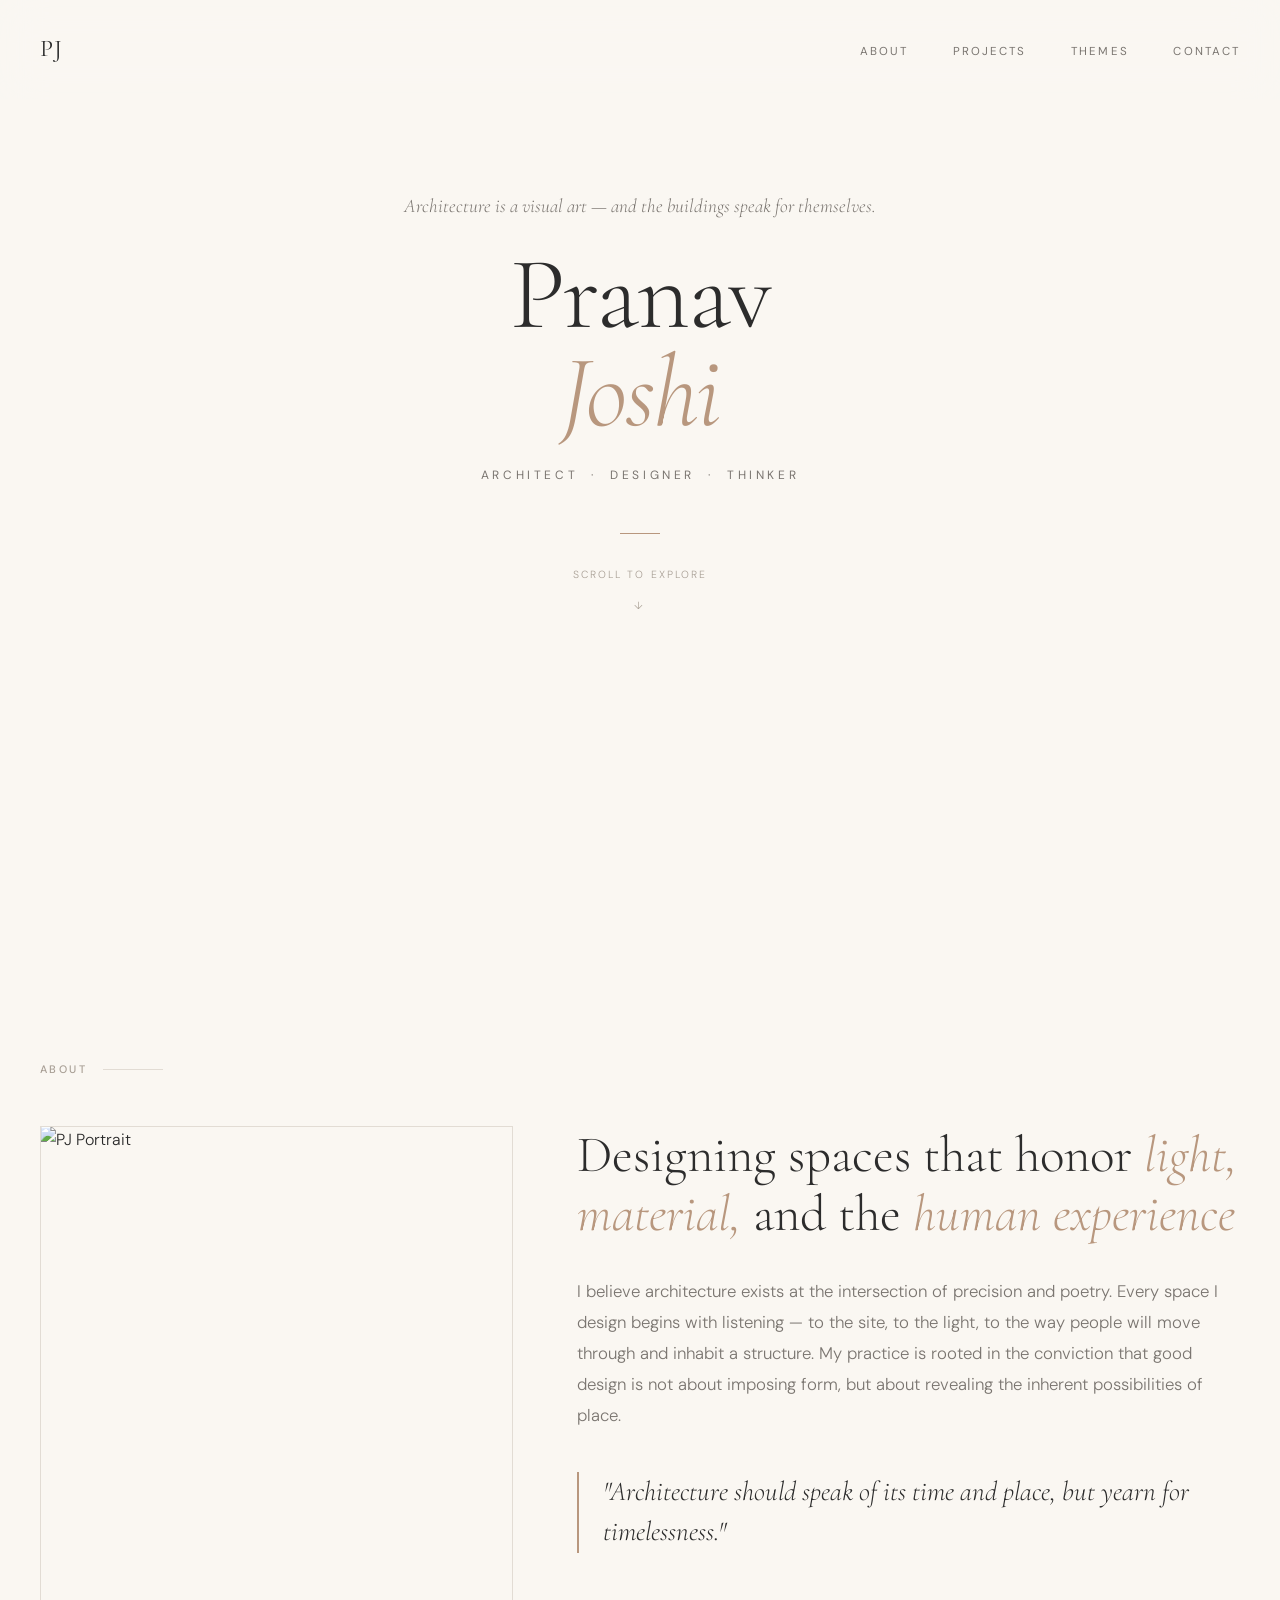
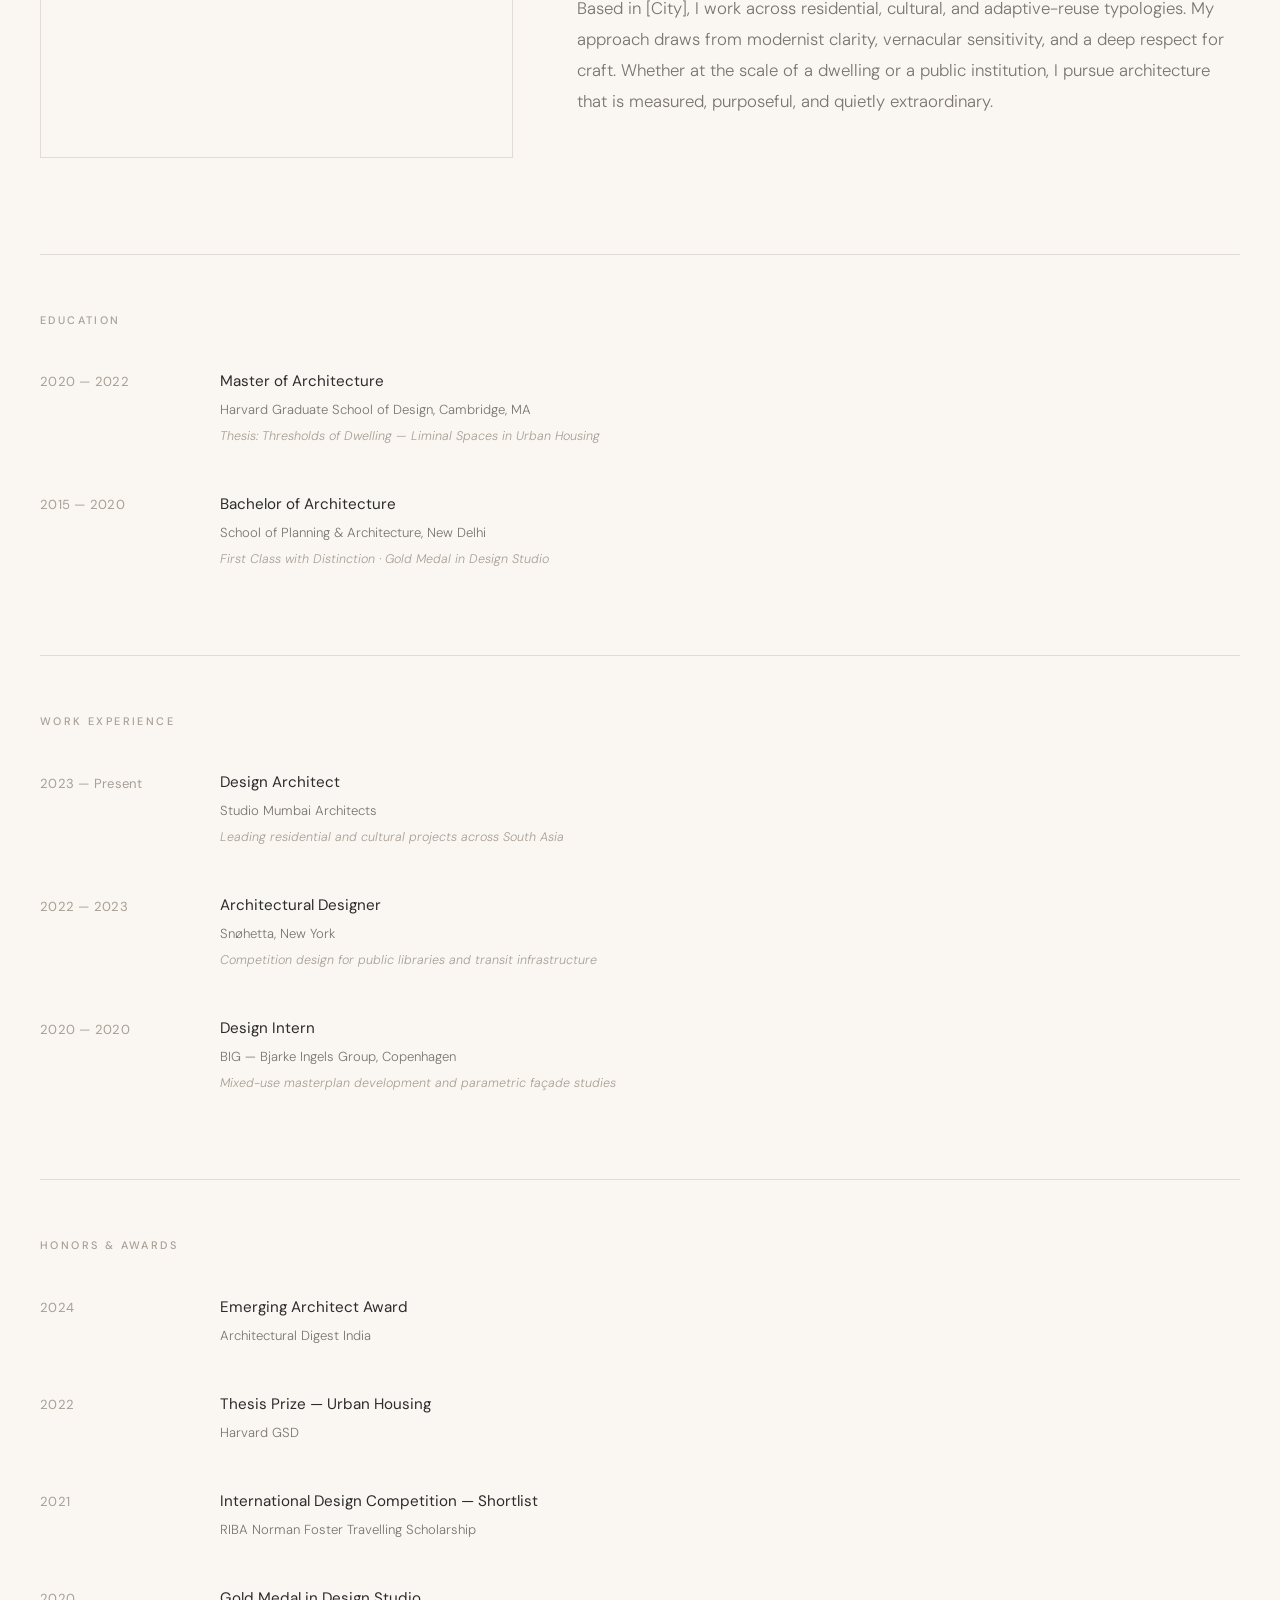
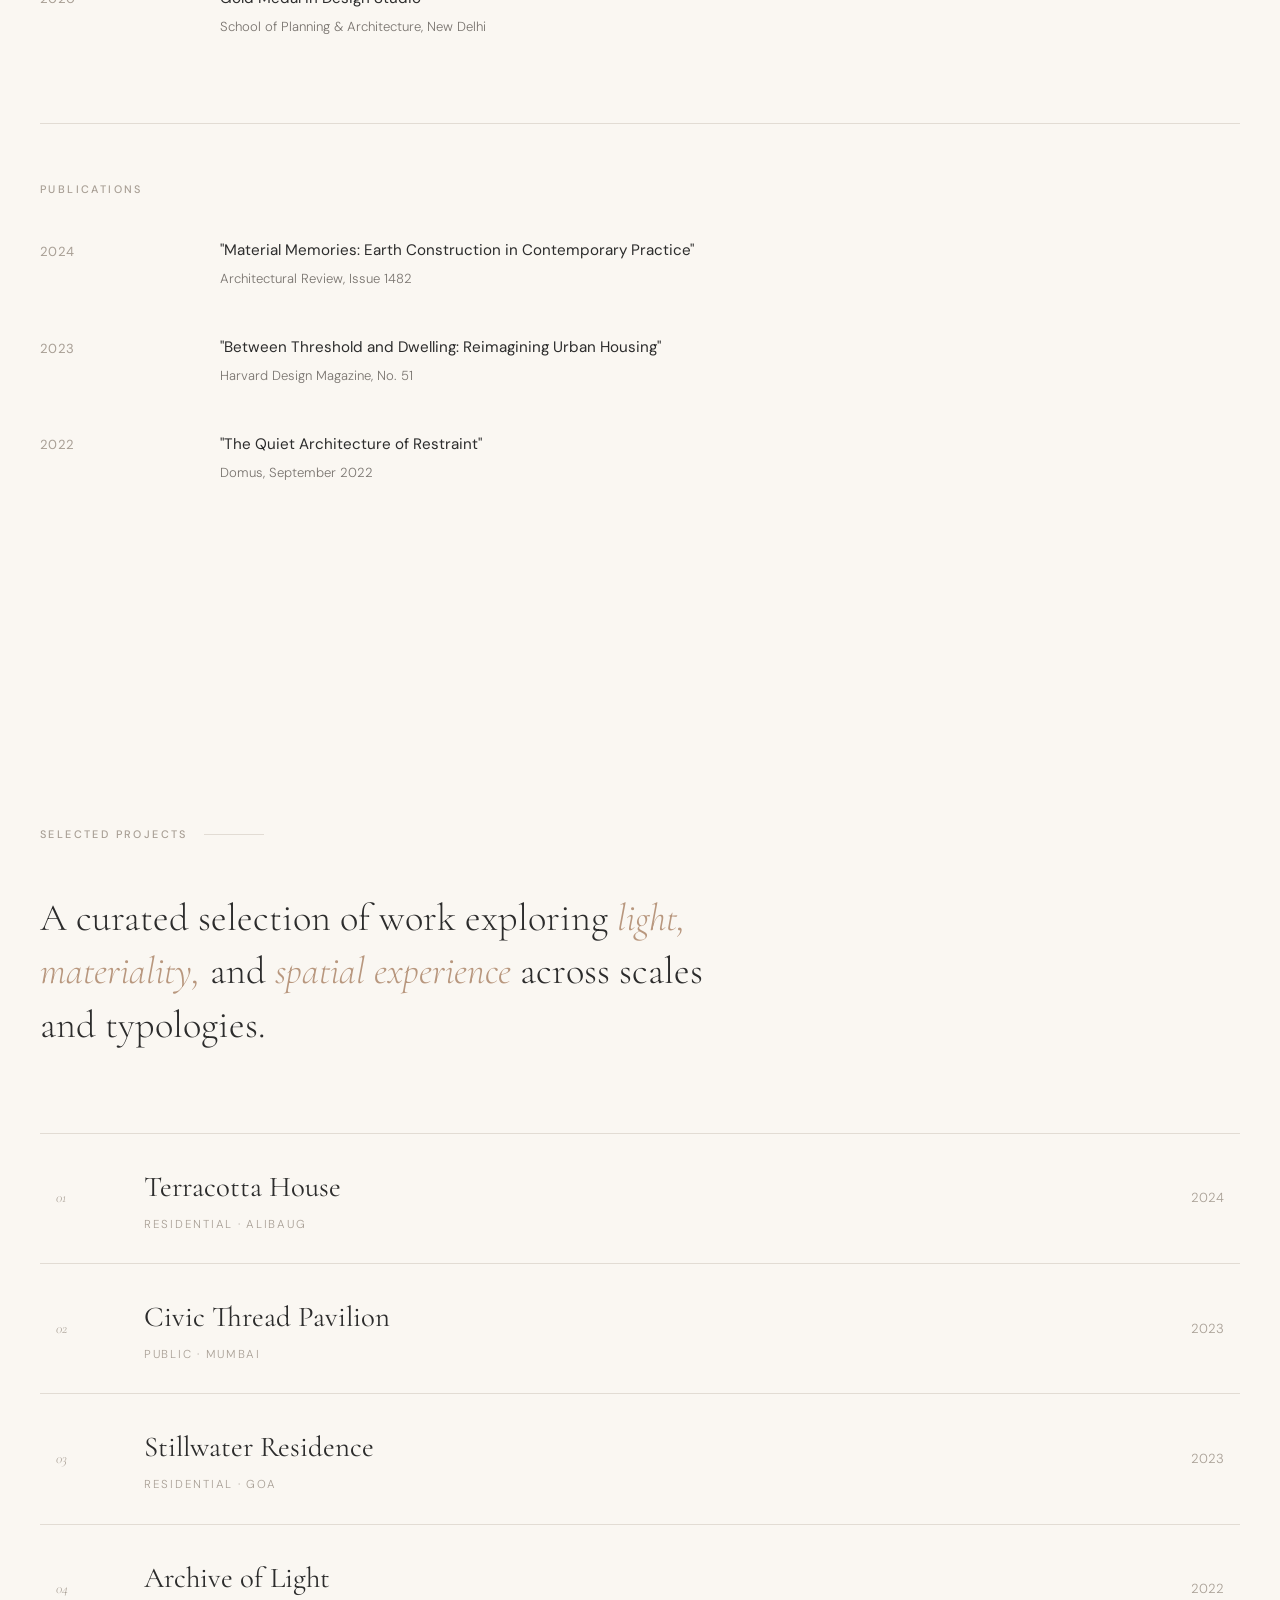
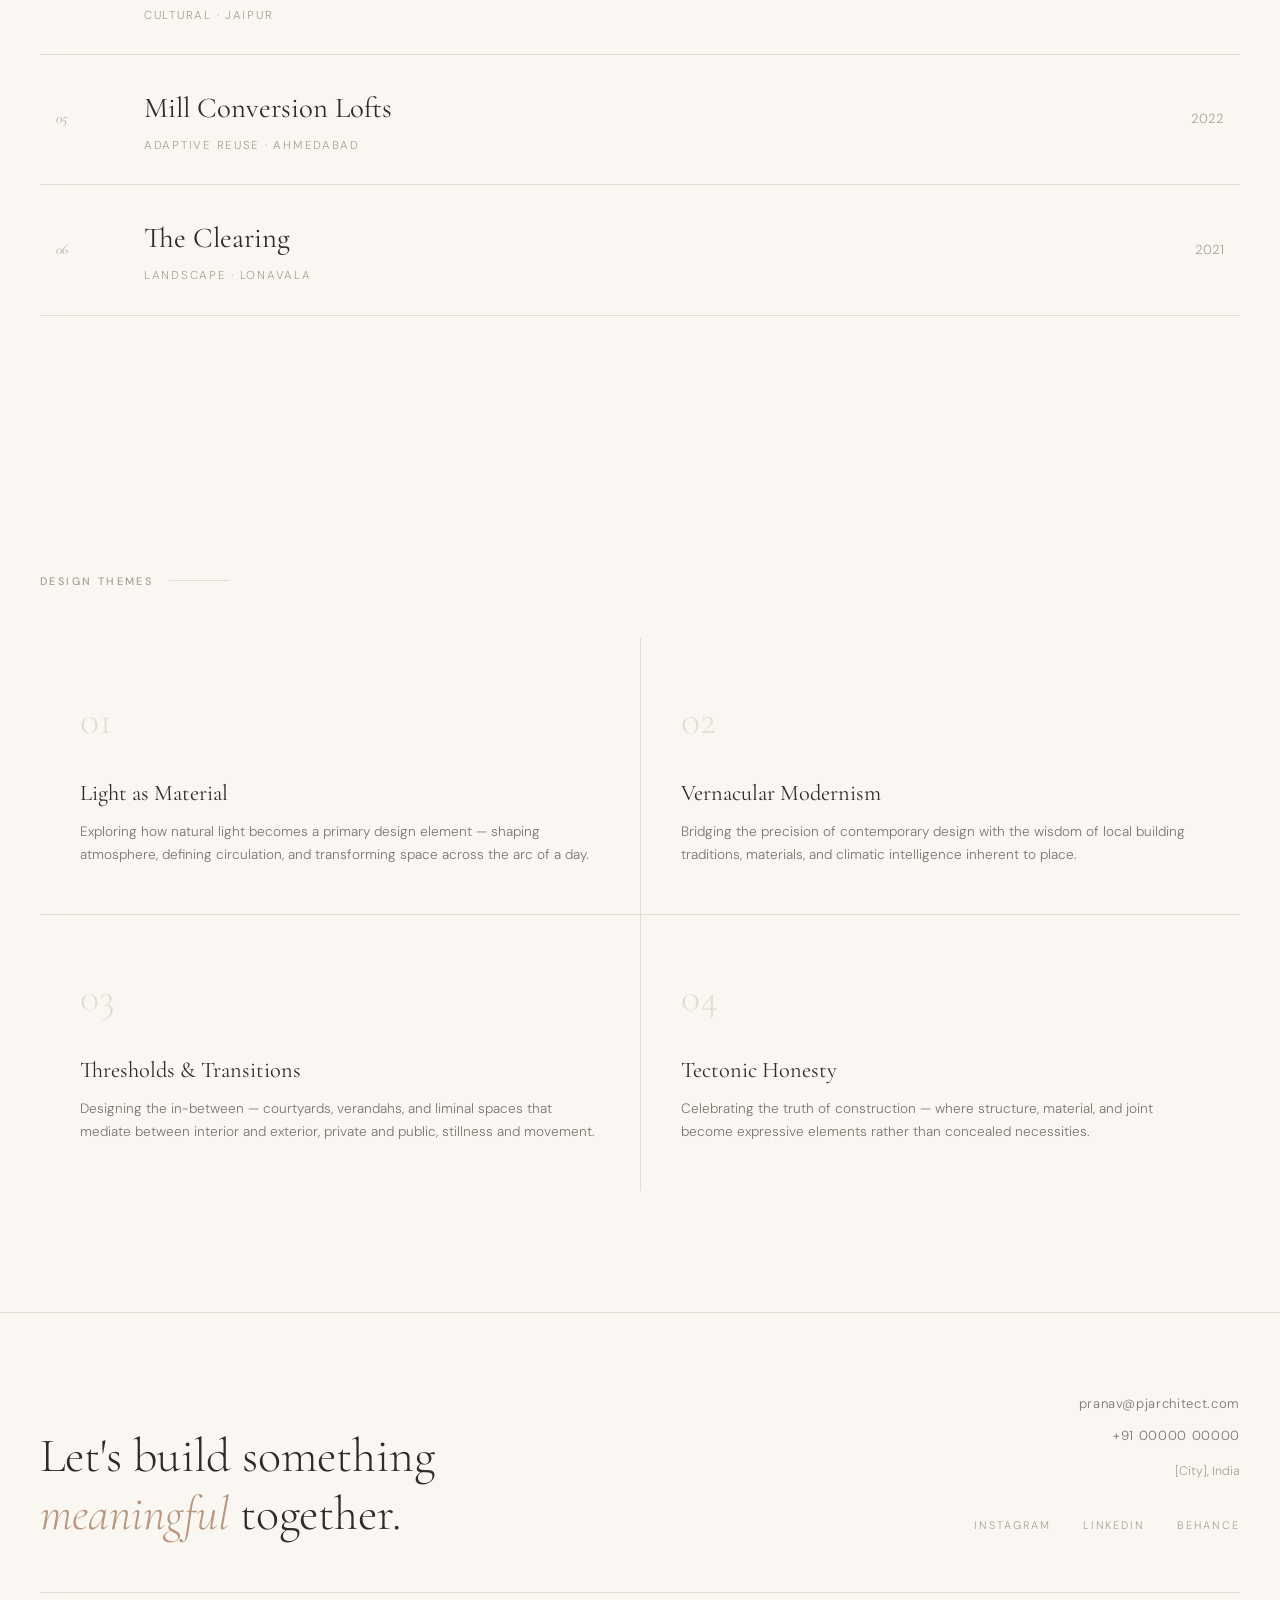
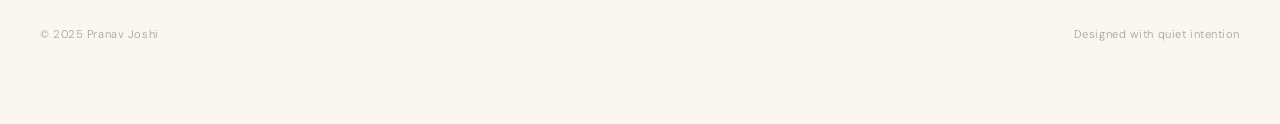
==== index.html @ f2058803 "Add files via upload" ====
<!DOCTYPE html>
<html lang="en">
<head>
  <meta charset="UTF-8" />
  <meta name="viewport" content="width=device-width, initial-scale=1.0" />
  <title>PJ — Architect</title>
  <link rel="preconnect" href="https://fonts.googleapis.com" />
  <link rel="preconnect" href="https://fonts.gstatic.com" crossorigin />
  <link href="https://fonts.googleapis.com/css2?family=Cormorant+Garamond:ital,wght@0,300;0,400;0,500;0,600;1,300;1,400&family=DM+Sans:ital,wght@0,300;0,400;0,500;1,300;1,400&display=swap" rel="stylesheet" />
  <style>
    /* ── Reset & Base ─────────────────────────────── */
    *, *::before, *::after { margin: 0; padding: 0; box-sizing: border-box; }

    :root {
      --bg: #FAF7F2;
      --bg-alt: #F0EBE3;
      --text: #2C2C2C;
      --text-muted: #7A7570;
      --text-light: #A89F95;
      --accent: #B8977E;
      --border: #E2DCD4;
      --white: #FFFFFF;
      --serif: 'Cormorant Garamond', Georgia, serif;
      --sans: 'DM Sans', 'Helvetica Neue', sans-serif;
    }

    html {
      scroll-behavior: smooth;
      font-size: 16px;
      scrollbar-width: thin;
      scrollbar-color: var(--border) transparent;
    }

    body {
      font-family: var(--sans);
      background: var(--bg);
      color: var(--text);
      line-height: 1.7;
      font-weight: 300;
      -webkit-font-smoothing: antialiased;
      overflow-x: hidden;
    }

    ::selection {
      background: var(--accent);
      color: var(--white);
    }

    a {
      color: inherit;
      text-decoration: none;
    }

    img {
      display: block;
      max-width: 100%;
    }

    /* ── Scrollbar ────────────────────────────────── */
    ::-webkit-scrollbar { width: 6px; }
    ::-webkit-scrollbar-track { background: transparent; }
    ::-webkit-scrollbar-thumb { background: var(--border); border-radius: 3px; }

    /* ── Page Loader ─────────────────────────────── */
    .loader {
      position: fixed;
      inset: 0;
      background: var(--bg);
      z-index: 10000;
      display: flex;
      align-items: center;
      justify-content: center;
      transition: opacity 0.6s ease, visibility 0.6s ease;
    }
    .loader.hidden {
      opacity: 0;
      visibility: hidden;
    }
    .loader-text {
      font-family: var(--serif);
      font-size: clamp(2rem, 5vw, 3.5rem);
      font-weight: 300;
      color: var(--text);
      letter-spacing: 0.08em;
      animation: loaderPulse 1.2s ease infinite;
    }
    @keyframes loaderPulse {
      0%, 100% { opacity: 0.3; }
      50% { opacity: 1; }
    }

    /* ── Navigation ───────────────────────────────── */
    nav {
      position: fixed;
      top: 0;
      left: 0;
      right: 0;
      z-index: 1000;
      padding: 1.8rem 2.5rem;
      display: flex;
      align-items: center;
      justify-content: space-between;
      background: rgba(250, 247, 242, 0.85);
      backdrop-filter: blur(20px);
      -webkit-backdrop-filter: blur(20px);
      border-bottom: 1px solid transparent;
      transition: border-color 0.3s ease, padding 0.3s ease;
    }
    nav.scrolled {
      padding: 1.2rem 2.5rem;
      border-bottom-color: var(--border);
    }

    .logo {
      font-family: var(--serif);
      font-size: 1.5rem;
      font-weight: 400;
      letter-spacing: 0.06em;
      cursor: pointer;
      position: relative;
      transition: color 0.3s ease;
    }
    .logo::after {
      content: '';
      position: absolute;
      bottom: -2px;
      left: 0;
      width: 0;
      height: 1px;
      background: var(--accent);
      transition: width 0.4s cubic-bezier(0.25, 0.46, 0.45, 0.94);
    }
    .logo:hover::after { width: 100%; }

    .nav-links {
      display: flex;
      gap: 2.8rem;
      list-style: none;
    }
    .nav-links a {
      font-size: 0.72rem;
      font-weight: 400;
      letter-spacing: 0.18em;
      text-transform: uppercase;
      color: var(--text-muted);
      position: relative;
      transition: color 0.3s ease;
    }
    .nav-links a::after {
      content: '';
      position: absolute;
      bottom: -4px;
      left: 0;
      width: 0;
      height: 1px;
      background: var(--accent);
      transition: width 0.4s cubic-bezier(0.25, 0.46, 0.45, 0.94);
    }
    .nav-links a:hover { color: var(--text); }
    .nav-links a:hover::after { width: 100%; }
    .nav-links a.active { color: var(--text); }
    .nav-links a.active::after { width: 100%; }

    /* Mobile menu toggle */
    .menu-toggle {
      display: none;
      flex-direction: column;
      gap: 5px;
      cursor: pointer;
      padding: 5px;
      background: none;
      border: none;
    }
    .menu-toggle span {
      display: block;
      width: 22px;
      height: 1px;
      background: var(--text);
      transition: all 0.3s ease;
    }
    .menu-toggle.open span:first-child { transform: rotate(45deg) translate(4px, 4px); }
    .menu-toggle.open span:nth-child(2) { opacity: 0; }
    .menu-toggle.open span:last-child { transform: rotate(-45deg) translate(4px, -4px); }

    /* ── Sections ─────────────────────────────────── */
    section {
      min-height: 100vh;
      padding: 10rem 2.5rem 6rem;
    }

    .section-inner {
      max-width: 1200px;
      margin: 0 auto;
    }

    .section-label {
      font-size: 0.68rem;
      font-weight: 500;
      letter-spacing: 0.22em;
      text-transform: uppercase;
      color: var(--text-light);
      margin-bottom: 3rem;
      display: flex;
      align-items: center;
      gap: 1rem;
    }
    .section-label::after {
      content: '';
      flex: 1;
      max-width: 60px;
      height: 1px;
      background: var(--border);
    }

    /* ── Hero Section ────────────────────────────── */
    .hero {
      display: flex;
      align-items: center;
      justify-content: center;
      text-align: center;
      padding-top: 0;
    }

    .hero-content {
      max-width: 800px;
    }

    .hero-greeting {
      font-family: var(--serif);
      font-size: clamp(1rem, 2vw, 1.2rem);
      font-weight: 300;
      font-style: italic;
      color: var(--text-muted);
      margin-bottom: 1.5rem;
      opacity: 0;
      transform: translateY(20px);
      animation: fadeUp 0.8s ease 0.8s forwards;
    }

    .hero-name {
      font-family: var(--serif);
      font-size: clamp(3rem, 8vw, 7rem);
      font-weight: 300;
      line-height: 0.95;
      letter-spacing: -0.02em;
      margin-bottom: 1.5rem;
      opacity: 0;
      transform: translateY(30px);
      animation: fadeUp 0.8s ease 1s forwards;
    }
    .hero-name span {
      display: block;
      font-style: italic;
      color: var(--accent);
    }

    .hero-title {
      font-size: 0.75rem;
      font-weight: 400;
      letter-spacing: 0.3em;
      text-transform: uppercase;
      color: var(--text-muted);
      margin-bottom: 3rem;
      opacity: 0;
      transform: translateY(20px);
      animation: fadeUp 0.8s ease 1.2s forwards;
    }

    .hero-line {
      width: 40px;
      height: 1px;
      background: var(--accent);
      margin: 0 auto 2rem;
      opacity: 0;
      animation: fadeIn 0.8s ease 1.5s forwards;
    }

    .hero-scroll {
      font-size: 0.65rem;
      letter-spacing: 0.2em;
      text-transform: uppercase;
      color: var(--text-light);
      opacity: 0;
      animation: fadeIn 0.8s ease 1.8s forwards;
    }
    .hero-scroll .arrow {
      display: block;
      margin-top: 0.8rem;
      animation: scrollArrow 1.5s ease infinite;
    }

    @keyframes scrollArrow {
      0%, 100% { transform: translateY(0); opacity: 0.5; }
      50% { transform: translateY(6px); opacity: 1; }
    }

    /* ── About Section ───────────────────────────── */
    .about-hero {
      display: grid;
      grid-template-columns: 1fr 1.4fr;
      gap: 4rem;
      align-items: start;
      margin-bottom: 6rem;
    }

    .about-portrait {
      position: relative;
      aspect-ratio: 3/4;
      overflow: hidden;
    }
    .about-portrait img {
      width: 100%;
      height: 100%;
      object-fit: cover;
      filter: grayscale(20%) contrast(1.05);
      transition: filter 0.6s ease, transform 0.6s ease;
    }
    .about-portrait:hover img {
      filter: grayscale(0%) contrast(1);
      transform: scale(1.02);
    }
    .about-portrait::after {
      content: '';
      position: absolute;
      inset: 0;
      border: 1px solid var(--border);
      pointer-events: none;
    }

    .about-text h2 {
      font-family: var(--serif);
      font-size: clamp(2rem, 4vw, 3.2rem);
      font-weight: 300;
      line-height: 1.15;
      margin-bottom: 2rem;
    }
    .about-text h2 em {
      font-style: italic;
      color: var(--accent);
    }

    .manifesto {
      font-size: 1.05rem;
      line-height: 1.85;
      color: var(--text-muted);
      margin-bottom: 2rem;
    }

    .manifesto-quote {
      font-family: var(--serif);
      font-size: clamp(1.3rem, 2.5vw, 1.7rem);
      font-weight: 300;
      font-style: italic;
      line-height: 1.5;
      color: var(--text);
      padding-left: 1.5rem;
      border-left: 2px solid var(--accent);
      margin: 2.5rem 0;
    }

    /* ── CV Sections ─────────────────────────────── */
    .cv-section {
      padding: 3.5rem 0;
      border-top: 1px solid var(--border);
    }

    .cv-section-title {
      font-size: 0.68rem;
      font-weight: 500;
      letter-spacing: 0.22em;
      text-transform: uppercase;
      color: var(--text-light);
      margin-bottom: 2.5rem;
    }

    .cv-grid {
      display: grid;
      grid-template-columns: 140px 1fr;
      gap: 1rem 2.5rem;
    }

    .cv-year {
      font-size: 0.82rem;
      color: var(--text-light);
      font-weight: 400;
      letter-spacing: 0.02em;
      padding-top: 0.15rem;
    }

    .cv-entry {
      padding-bottom: 1.8rem;
    }

    .cv-entry-title {
      font-size: 0.95rem;
      font-weight: 400;
      color: var(--text);
      margin-bottom: 0.25rem;
    }

    .cv-entry-sub {
      font-size: 0.82rem;
      color: var(--text-muted);
      font-weight: 300;
    }

    .cv-entry-detail {
      font-size: 0.78rem;
      color: var(--text-light);
      font-style: italic;
      margin-top: 0.3rem;
    }

    /* ── Projects Section ────────────────────────── */
    .projects-intro {
      font-family: var(--serif);
      font-size: clamp(1.6rem, 3vw, 2.4rem);
      font-weight: 300;
      line-height: 1.4;
      max-width: 700px;
      margin-bottom: 5rem;
      color: var(--text);
    }
    .projects-intro em {
      font-style: italic;
      color: var(--accent);
    }

    .project-list {
      list-style: none;
    }

    .project-item {
      border-top: 1px solid var(--border);
      transition: background 0.4s ease;
    }
    .project-item:last-child {
      border-bottom: 1px solid var(--border);
    }

    .project-link {
      display: grid;
      grid-template-columns: 3.5rem 1fr auto;
      align-items: center;
      gap: 2rem;
      padding: 1.8rem 1rem;
      cursor: pointer;
      transition: padding-left 0.4s ease;
    }
    .project-link:hover {
      padding-left: 2rem;
      background: rgba(184, 151, 126, 0.04);
    }

    .project-num {
      font-family: var(--serif);
      font-size: 0.9rem;
      color: var(--text-light);
      font-style: italic;
    }

    .project-info {
      display: flex;
      flex-direction: column;
      gap: 0.2rem;
    }

    .project-name {
      font-family: var(--serif);
      font-size: clamp(1.3rem, 2.5vw, 1.8rem);
      font-weight: 400;
      transition: color 0.3s ease;
    }
    .project-link:hover .project-name { color: var(--accent); }

    .project-type {
      font-size: 0.72rem;
      letter-spacing: 0.15em;
      text-transform: uppercase;
      color: var(--text-light);
    }

    .project-year {
      font-size: 0.82rem;
      color: var(--text-light);
      font-weight: 300;
    }

    /* Project image reveal */
    .project-item {
      position: relative;
    }
    .project-img-reveal {
      position: fixed;
      width: 320px;
      height: 220px;
      pointer-events: none;
      opacity: 0;
      z-index: 900;
      overflow: hidden;
      transition: opacity 0.3s ease;
    }
    .project-img-reveal img {
      width: 100%;
      height: 100%;
      object-fit: cover;
    }

    /* ── Themes Section ──────────────────────────── */
    .themes-grid {
      display: grid;
      grid-template-columns: repeat(2, 1fr);
      gap: 1px;
      background: var(--border);
      margin-top: 3rem;
    }

    .theme-card {
      background: var(--bg);
      padding: 3rem 2.5rem;
      transition: background 0.4s ease;
      cursor: default;
      position: relative;
      overflow: hidden;
    }
    .theme-card:hover {
      background: var(--white);
    }
    .theme-card::before {
      content: '';
      position: absolute;
      top: 0;
      left: 0;
      width: 0;
      height: 2px;
      background: var(--accent);
      transition: width 0.5s cubic-bezier(0.25, 0.46, 0.45, 0.94);
    }
    .theme-card:hover::before { width: 100%; }

    .theme-num {
      font-family: var(--serif);
      font-size: 2.5rem;
      font-weight: 300;
      color: var(--border);
      margin-bottom: 1.5rem;
      transition: color 0.3s ease;
    }
    .theme-card:hover .theme-num { color: var(--accent); }

    .theme-title {
      font-family: var(--serif);
      font-size: 1.4rem;
      font-weight: 400;
      margin-bottom: 0.8rem;
      line-height: 1.3;
    }

    .theme-desc {
      font-size: 0.85rem;
      color: var(--text-muted);
      line-height: 1.7;
    }

    /* ── Footer / Contact ────────────────────────── */
    footer {
      padding: 5rem 2.5rem;
      border-top: 1px solid var(--border);
    }

    .footer-inner {
      max-width: 1200px;
      margin: 0 auto;
      display: grid;
      grid-template-columns: 1fr 1fr;
      gap: 3rem;
      align-items: end;
    }

    .footer-cta {
      font-family: var(--serif);
      font-size: clamp(1.8rem, 4vw, 3rem);
      font-weight: 300;
      line-height: 1.2;
    }
    .footer-cta em {
      font-style: italic;
      color: var(--accent);
    }

    .footer-contact {
      text-align: right;
    }
    .footer-contact a {
      display: block;
      font-size: 0.82rem;
      color: var(--text-muted);
      letter-spacing: 0.05em;
      margin-bottom: 0.6rem;
      transition: color 0.3s ease;
    }
    .footer-contact a:hover { color: var(--text); }

    .footer-social {
      display: flex;
      justify-content: flex-end;
      gap: 2rem;
      margin-top: 2rem;
    }
    .footer-social a {
      font-size: 0.68rem;
      letter-spacing: 0.18em;
      text-transform: uppercase;
      color: var(--text-light);
      position: relative;
      transition: color 0.3s ease;
    }
    .footer-social a:hover { color: var(--text); }

    .footer-bottom {
      max-width: 1200px;
      margin: 3rem auto 0;
      padding-top: 2rem;
      border-top: 1px solid var(--border);
      display: flex;
      justify-content: space-between;
      font-size: 0.7rem;
      color: var(--text-light);
      letter-spacing: 0.05em;
    }

    /* ── Animations ───────────────────────────────── */
    @keyframes fadeUp {
      to { opacity: 1; transform: translateY(0); }
    }
    @keyframes fadeIn {
      to { opacity: 1; }
    }

    .reveal {
      opacity: 0;
      transform: translateY(30px);
      transition: opacity 0.8s ease, transform 0.8s ease;
    }
    .reveal.visible {
      opacity: 1;
      transform: translateY(0);
    }

    .reveal-stagger > * {
      opacity: 0;
      transform: translateY(20px);
      transition: opacity 0.6s ease, transform 0.6s ease;
    }
    .reveal-stagger.visible > *:nth-child(1) { transition-delay: 0s; }
    .reveal-stagger.visible > *:nth-child(2) { transition-delay: 0.08s; }
    .reveal-stagger.visible > *:nth-child(3) { transition-delay: 0.16s; }
    .reveal-stagger.visible > *:nth-child(4) { transition-delay: 0.24s; }
    .reveal-stagger.visible > *:nth-child(5) { transition-delay: 0.32s; }
    .reveal-stagger.visible > *:nth-child(6) { transition-delay: 0.4s; }
    .reveal-stagger.visible > *:nth-child(7) { transition-delay: 0.48s; }
    .reveal-stagger.visible > *:nth-child(8) { transition-delay: 0.56s; }
    .reveal-stagger.visible > * {
      opacity: 1;
      transform: translateY(0);
    }

    /* ── Responsive ───────────────────────────────── */
    @media (max-width: 900px) {
      section { padding: 8rem 1.5rem 4rem; }
      nav { padding: 1.4rem 1.5rem; }

      .about-hero {
        grid-template-columns: 1fr;
        gap: 2.5rem;
      }
      .about-portrait { max-width: 400px; }
      .cv-grid {
        grid-template-columns: 100px 1fr;
        gap: 0.5rem 1.5rem;
      }
      .themes-grid { grid-template-columns: 1fr; }
      .footer-inner {
        grid-template-columns: 1fr;
        gap: 2rem;
      }
      .footer-contact { text-align: left; }
      .footer-social { justify-content: flex-start; }
    }

    @media (max-width: 640px) {
      .nav-links {
        position: fixed;
        top: 0;
        right: 0;
        height: 100vh;
        width: 260px;
        background: var(--bg);
        flex-direction: column;
        padding: 6rem 2rem 2rem;
        gap: 1.8rem;
        border-left: 1px solid var(--border);
        transform: translateX(100%);
        transition: transform 0.4s cubic-bezier(0.25, 0.46, 0.45, 0.94);
      }
      .nav-links.open { transform: translateX(0); }
      .menu-toggle { display: flex; z-index: 1001; }
      .project-link {
        grid-template-columns: 2.5rem 1fr;
      }
      .project-year { display: none; }
      .cv-grid {
        grid-template-columns: 1fr;
        gap: 0.3rem;
      }
      .cv-year { padding-bottom: 0; }
    }
  </style>
</head>
<body>
  <!-- Loader -->
  <div class="loader">
    <div class="loader-text">PJ</div>
  </div>

  <!-- Navigation -->
  <nav id="navbar">
    <a href="#home" class="logo">PJ</a>
    <ul class="nav-links" id="navLinks">
      <li><a href="#about" class="nav-link">About</a></li>
      <li><a href="#projects" class="nav-link">Projects</a></li>
      <li><a href="#themes" class="nav-link">Themes</a></li>
      <li><a href="#contact" class="nav-link">Contact</a></li>
    </ul>
    <button class="menu-toggle" id="menuToggle" aria-label="Toggle menu">
      <span></span><span></span><span></span>
    </button>
  </nav>

  <!-- Hero -->
  <section class="hero" id="home">
    <div class="hero-content">
      <p class="hero-greeting">Architecture is a visual art — and the buildings speak for themselves.</p>
      <h1 class="hero-name">
        Pranav
        <span>Joshi</span>
      </h1>
      <p class="hero-title">Architect &nbsp;·&nbsp; Designer &nbsp;·&nbsp; Thinker</p>
      <div class="hero-line"></div>
      <div class="hero-scroll">
        Scroll to explore
        <span class="arrow">↓</span>
      </div>
    </div>
  </section>

  <!-- About -->
  <section id="about">
    <div class="section-inner">
      <div class="section-label reveal">About</div>

      <div class="about-hero reveal">
        <!-- Replace src with your portrait -->
        <div class="about-portrait">
          <img src="https://images.unsplash.com/photo-1507003211169-0a1dd7228f2d?w=600&h=800&fit=crop&crop=faces" alt="PJ Portrait" />
        </div>
        <div class="about-text">
          <h2>Designing spaces that honor <em>light, material,</em> and the <em>human experience</em></h2>
          <p class="manifesto">
            I believe architecture exists at the intersection of precision and poetry. Every space I design begins with listening — to the site, to the light, to the way people will move through and inhabit a structure. My practice is rooted in the conviction that good design is not about imposing form, but about revealing the inherent possibilities of place.
          </p>
          <blockquote class="manifesto-quote">
            "Architecture should speak of its time and place, but yearn for timelessness."
          </blockquote>
          <p class="manifesto">
            Based in [City], I work across residential, cultural, and adaptive-reuse typologies. My approach draws from modernist clarity, vernacular sensitivity, and a deep respect for craft. Whether at the scale of a dwelling or a public institution, I pursue architecture that is measured, purposeful, and quietly extraordinary.
          </p>
        </div>
      </div>

      <!-- Education -->
      <div class="cv-section reveal">
        <h3 class="cv-section-title">Education</h3>
        <div class="cv-grid reveal-stagger">
          <div class="cv-year">2020 — 2022</div>
          <div class="cv-entry">
            <div class="cv-entry-title">Master of Architecture</div>
            <div class="cv-entry-sub">Harvard Graduate School of Design, Cambridge, MA</div>
            <div class="cv-entry-detail">Thesis: Thresholds of Dwelling — Liminal Spaces in Urban Housing</div>
          </div>
          <div class="cv-year">2015 — 2020</div>
          <div class="cv-entry">
            <div class="cv-entry-title">Bachelor of Architecture</div>
            <div class="cv-entry-sub">School of Planning & Architecture, New Delhi</div>
            <div class="cv-entry-detail">First Class with Distinction · Gold Medal in Design Studio</div>
          </div>
        </div>
      </div>

      <!-- Work Experience -->
      <div class="cv-section reveal">
        <h3 class="cv-section-title">Work Experience</h3>
        <div class="cv-grid reveal-stagger">
          <div class="cv-year">2023 — Present</div>
          <div class="cv-entry">
            <div class="cv-entry-title">Design Architect</div>
            <div class="cv-entry-sub">Studio Mumbai Architects</div>
            <div class="cv-entry-detail">Leading residential and cultural projects across South Asia</div>
          </div>
          <div class="cv-year">2022 — 2023</div>
          <div class="cv-entry">
            <div class="cv-entry-title">Architectural Designer</div>
            <div class="cv-entry-sub">Snøhetta, New York</div>
            <div class="cv-entry-detail">Competition design for public libraries and transit infrastructure</div>
          </div>
          <div class="cv-year">2020 — 2020</div>
          <div class="cv-entry">
            <div class="cv-entry-title">Design Intern</div>
            <div class="cv-entry-sub">BIG — Bjarke Ingels Group, Copenhagen</div>
            <div class="cv-entry-detail">Mixed-use masterplan development and parametric façade studies</div>
          </div>
        </div>
      </div>

      <!-- Honors & Awards -->
      <div class="cv-section reveal">
        <h3 class="cv-section-title">Honors & Awards</h3>
        <div class="cv-grid reveal-stagger">
          <div class="cv-year">2024</div>
          <div class="cv-entry">
            <div class="cv-entry-title">Emerging Architect Award</div>
            <div class="cv-entry-sub">Architectural Digest India</div>
          </div>
          <div class="cv-year">2022</div>
          <div class="cv-entry">
            <div class="cv-entry-title">Thesis Prize — Urban Housing</div>
            <div class="cv-entry-sub">Harvard GSD</div>
          </div>
          <div class="cv-year">2021</div>
          <div class="cv-entry">
            <div class="cv-entry-title">International Design Competition — Shortlist</div>
            <div class="cv-entry-sub">RIBA Norman Foster Travelling Scholarship</div>
          </div>
          <div class="cv-year">2020</div>
          <div class="cv-entry">
            <div class="cv-entry-title">Gold Medal in Design Studio</div>
            <div class="cv-entry-sub">School of Planning & Architecture, New Delhi</div>
          </div>
        </div>
      </div>

      <!-- Publications -->
      <div class="cv-section reveal">
        <h3 class="cv-section-title">Publications</h3>
        <div class="cv-grid reveal-stagger">
          <div class="cv-year">2024</div>
          <div class="cv-entry">
            <div class="cv-entry-title">"Material Memories: Earth Construction in Contemporary Practice"</div>
            <div class="cv-entry-sub">Architectural Review, Issue 1482</div>
          </div>
          <div class="cv-year">2023</div>
          <div class="cv-entry">
            <div class="cv-entry-title">"Between Threshold and Dwelling: Reimagining Urban Housing"</div>
            <div class="cv-entry-sub">Harvard Design Magazine, No. 51</div>
          </div>
          <div class="cv-year">2022</div>
          <div class="cv-entry">
            <div class="cv-entry-title">"The Quiet Architecture of Restraint"</div>
            <div class="cv-entry-sub">Domus, September 2022</div>
          </div>
        </div>
      </div>
    </div>
  </section>

  <!-- Projects -->
  <section id="projects">
    <div class="section-inner">
      <div class="section-label reveal">Selected Projects</div>
      <p class="projects-intro reveal">
        A curated selection of work exploring <em>light, materiality,</em> and <em>spatial experience</em> across scales and typologies.
      </p>

      <ul class="project-list reveal-stagger">
        <li class="project-item">
          <a class="project-link" data-img="https://images.unsplash.com/photo-1600585154340-be6161a56a0c?w=640&h=440&fit=crop">
            <span class="project-num">01</span>
            <div class="project-info">
              <span class="project-name">Terracotta House</span>
              <span class="project-type">Residential · Alibaug</span>
            </div>
            <span class="project-year">2024</span>
          </a>
        </li>
        <li class="project-item">
          <a class="project-link" data-img="https://images.unsplash.com/photo-1487958449943-2429e8be8625?w=640&h=440&fit=crop">
            <span class="project-num">02</span>
            <div class="project-info">
              <span class="project-name">Civic Thread Pavilion</span>
              <span class="project-type">Public · Mumbai</span>
            </div>
            <span class="project-year">2023</span>
          </a>
        </li>
        <li class="project-item">
          <a class="project-link" data-img="https://images.unsplash.com/photo-1600607687939-ce8a6c25118c?w=640&h=440&fit=crop">
            <span class="project-num">03</span>
            <div class="project-info">
              <span class="project-name">Stillwater Residence</span>
              <span class="project-type">Residential · Goa</span>
            </div>
            <span class="project-year">2023</span>
          </a>
        </li>
        <li class="project-item">
          <a class="project-link" data-img="https://images.unsplash.com/photo-1600566753086-00f18fb6b3ea?w=640&h=440&fit=crop">
            <span class="project-num">04</span>
            <div class="project-info">
              <span class="project-name">Archive of Light</span>
              <span class="project-type">Cultural · Jaipur</span>
            </div>
            <span class="project-year">2022</span>
          </a>
        </li>
        <li class="project-item">
          <a class="project-link" data-img="https://images.unsplash.com/photo-1600573472591-ee6b68d14c68?w=640&h=440&fit=crop">
            <span class="project-num">05</span>
            <div class="project-info">
              <span class="project-name">Mill Conversion Lofts</span>
              <span class="project-type">Adaptive Reuse · Ahmedabad</span>
            </div>
            <span class="project-year">2022</span>
          </a>
        </li>
        <li class="project-item">
          <a class="project-link" data-img="https://images.unsplash.com/photo-1600585152220-90363fe7e115?w=640&h=440&fit=crop">
            <span class="project-num">06</span>
            <div class="project-info">
              <span class="project-name">The Clearing</span>
              <span class="project-type">Landscape · Lonavala</span>
            </div>
            <span class="project-year">2021</span>
          </a>
        </li>
      </ul>
    </div>
  </section>

  <!-- Themes -->
  <section id="themes">
    <div class="section-inner">
      <div class="section-label reveal">Design Themes</div>

      <div class="themes-grid reveal">
        <div class="theme-card">
          <div class="theme-num">01</div>
          <h3 class="theme-title">Light as Material</h3>
          <p class="theme-desc">Exploring how natural light becomes a primary design element — shaping atmosphere, defining circulation, and transforming space across the arc of a day.</p>
        </div>
        <div class="theme-card">
          <div class="theme-num">02</div>
          <h3 class="theme-title">Vernacular Modernism</h3>
          <p class="theme-desc">Bridging the precision of contemporary design with the wisdom of local building traditions, materials, and climatic intelligence inherent to place.</p>
        </div>
        <div class="theme-card">
          <div class="theme-num">03</div>
          <h3 class="theme-title">Thresholds & Transitions</h3>
          <p class="theme-desc">Designing the in-between — courtyards, verandahs, and liminal spaces that mediate between interior and exterior, private and public, stillness and movement.</p>
        </div>
        <div class="theme-card">
          <div class="theme-num">04</div>
          <h3 class="theme-title">Tectonic Honesty</h3>
          <p class="theme-desc">Celebrating the truth of construction — where structure, material, and joint become expressive elements rather than concealed necessities.</p>
        </div>
      </div>
    </div>
  </section>

  <!-- Footer / Contact -->
  <footer id="contact">
    <div class="footer-inner">
      <div class="footer-cta reveal">
        Let's build something <em>meaningful</em> together.
      </div>
      <div class="footer-contact reveal">
        <a href="mailto:pranav@pjarchitect.com">pranav@pjarchitect.com</a>
        <a href="tel:+910000000000">+91 00000 00000</a>
        <span style="font-size:0.78rem;color:var(--text-light);">[City], India</span>
        <div class="footer-social">
          <a href="#">Instagram</a>
          <a href="#">LinkedIn</a>
          <a href="#">Behance</a>
        </div>
      </div>
    </div>
    <div class="footer-bottom">
      <span>© 2025 Pranav Joshi</span>
      <span>Designed with quiet intention</span>
    </div>
  </footer>

  <!-- Floating project image -->
  <div class="project-img-reveal" id="projectImgReveal">
    <img src="" alt="" />
  </div>

  <script>
    // ── Loader ──────────────────────────────────────
    window.addEventListener('load', () => {
      setTimeout(() => {
        document.querySelector('.loader').classList.add('hidden');
      }, 600);
    });

    // ── Navbar scroll effect ────────────────────────
    const navbar = document.getElementById('navbar');
    window.addEventListener('scroll', () => {
      navbar.classList.toggle('scrolled', window.scrollY > 60);
    });

    // ── Mobile menu ─────────────────────────────────
    const menuToggle = document.getElementById('menuToggle');
    const navLinks = document.getElementById('navLinks');

    menuToggle.addEventListener('click', () => {
      menuToggle.classList.toggle('open');
      navLinks.classList.toggle('open');
    });

    navLinks.querySelectorAll('a').forEach(link => {
      link.addEventListener('click', () => {
        menuToggle.classList.remove('open');
        navLinks.classList.remove('open');
      });
    });

    // ── Active nav link on scroll ───────────────────
    const sections = document.querySelectorAll('section');
    const navLinkEls = document.querySelectorAll('.nav-link');

    const observerNav = new IntersectionObserver(entries => {
      entries.forEach(entry => {
        if (entry.isIntersecting) {
          const id = entry.target.getAttribute('id');
          navLinkEls.forEach(l => l.classList.remove('active'));
          const active = document.querySelector(`.nav-link[href="#${id}"]`);
          if (active) active.classList.add('active');
        }
      });
    }, { rootMargin: '-40% 0px -60% 0px' });

    sections.forEach(sec => observerNav.observe(sec));

    // ── Scroll reveal ───────────────────────────────
    const reveals = document.querySelectorAll('.reveal, .reveal-stagger');
    const observerReveal = new IntersectionObserver(entries => {
      entries.forEach(entry => {
        if (entry.isIntersecting) {
          entry.target.classList.add('visible');
        }
      });
    }, { threshold: 0.12 });

    reveals.forEach(el => observerReveal.observe(el));

    // ── Project image reveal on hover ───────────────
    const imgReveal = document.getElementById('projectImgReveal');
    const imgEl = imgReveal.querySelector('img');

    document.querySelectorAll('.project-link').forEach(link => {
      link.addEventListener('mouseenter', e => {
        const src = link.getAttribute('data-img');
        if (src && window.innerWidth > 900) {
          imgEl.src = src;
          imgReveal.style.opacity = '1';
        }
      });
      link.addEventListener('mousemove', e => {
        if (window.innerWidth > 900) {
          imgReveal.style.left = e.clientX + 20 + 'px';
          imgReveal.style.top = e.clientY - 110 + 'px';
        }
      });
      link.addEventListener('mouseleave', () => {
        imgReveal.style.opacity = '0';
      });
    });

    // ── Smooth scroll for logo ──────────────────────
    document.querySelector('.logo').addEventListener('click', e => {
      e.preventDefault();
      window.scrollTo({ top: 0, behavior: 'smooth' });
    });
  </script>
</body>
</html>
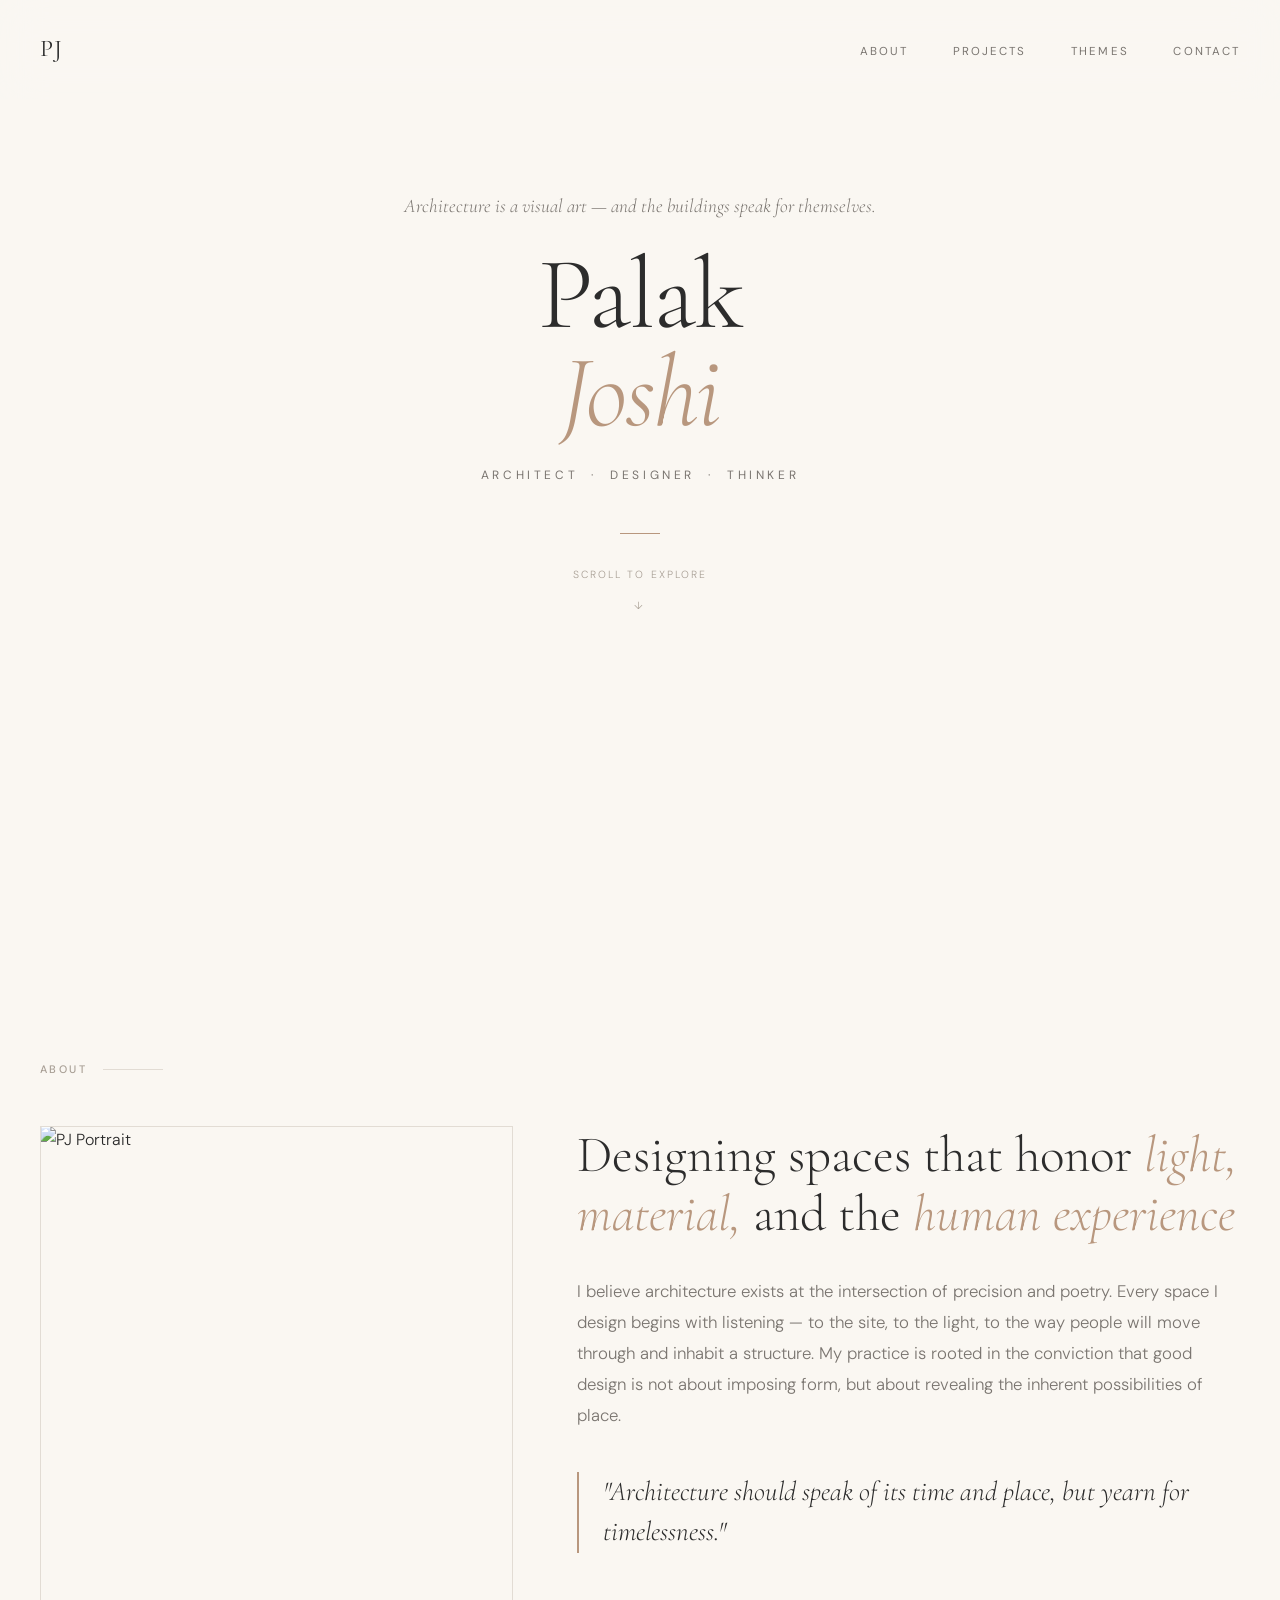
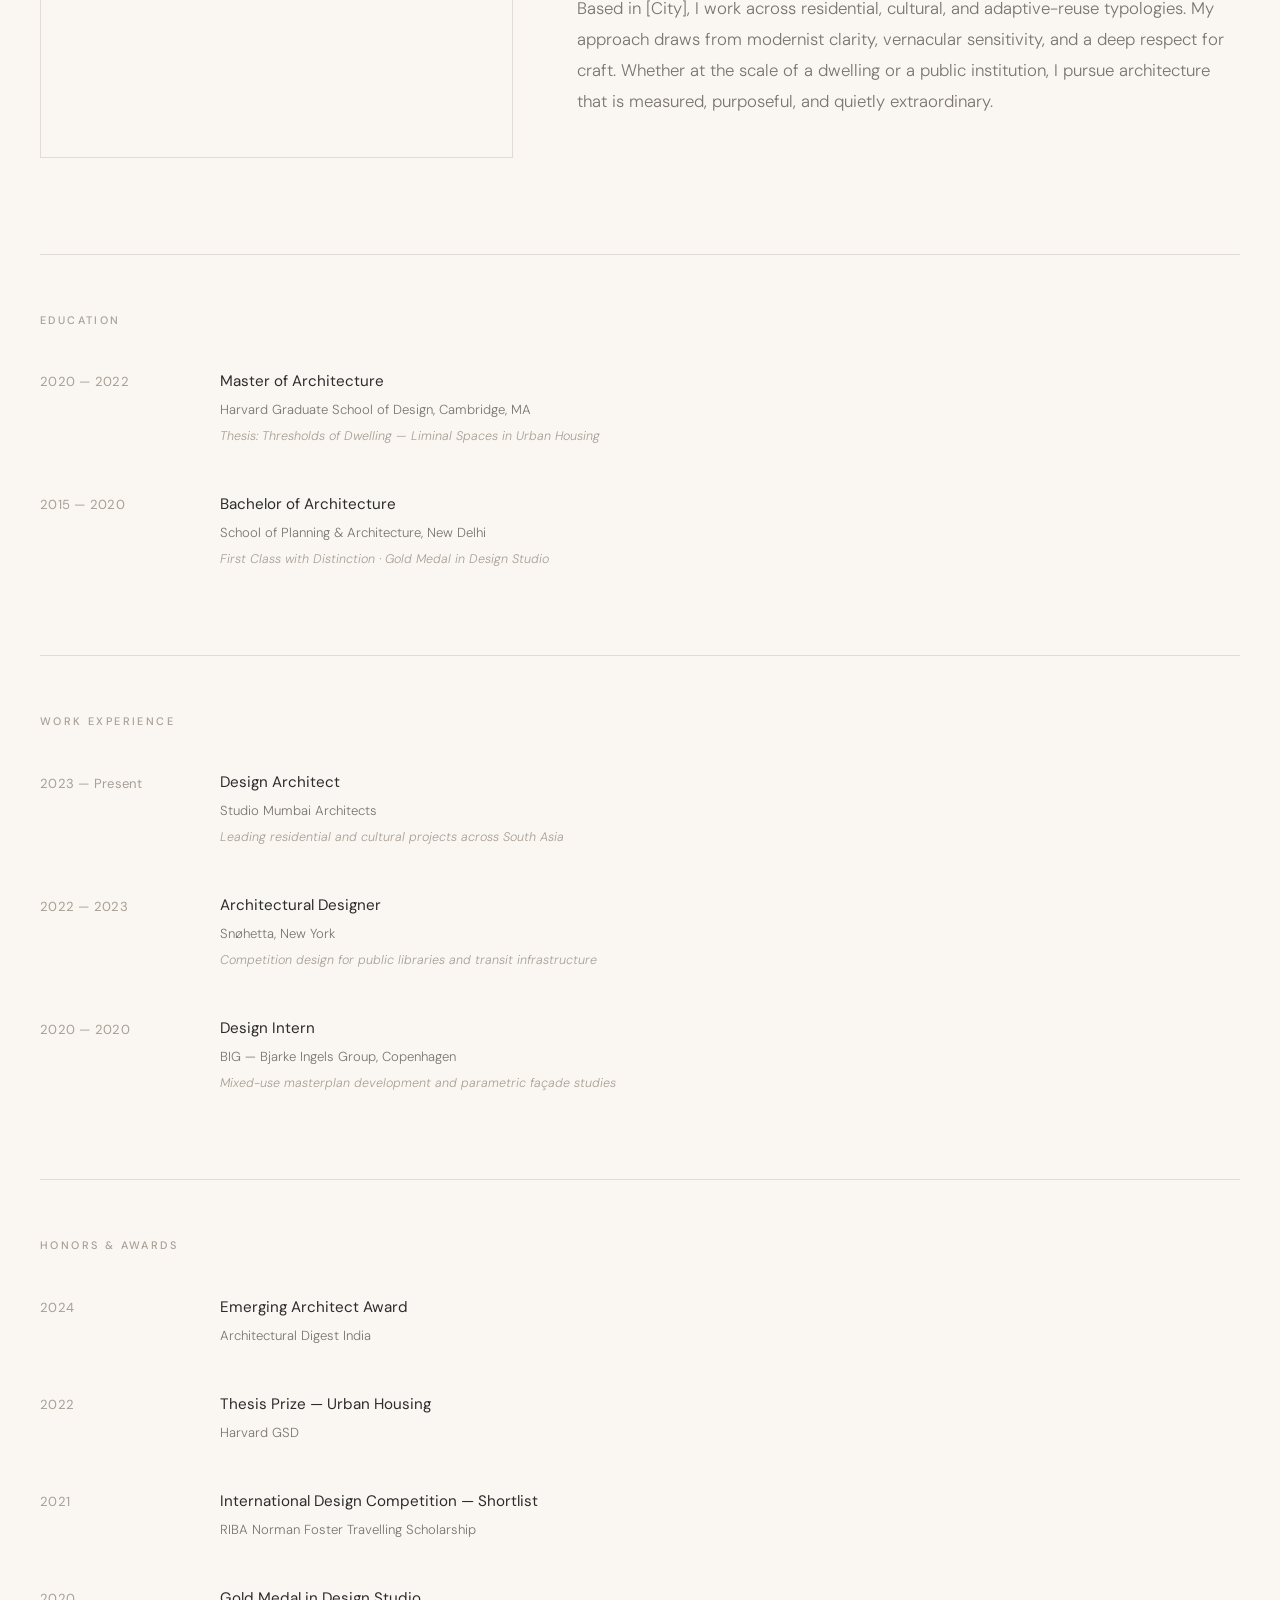
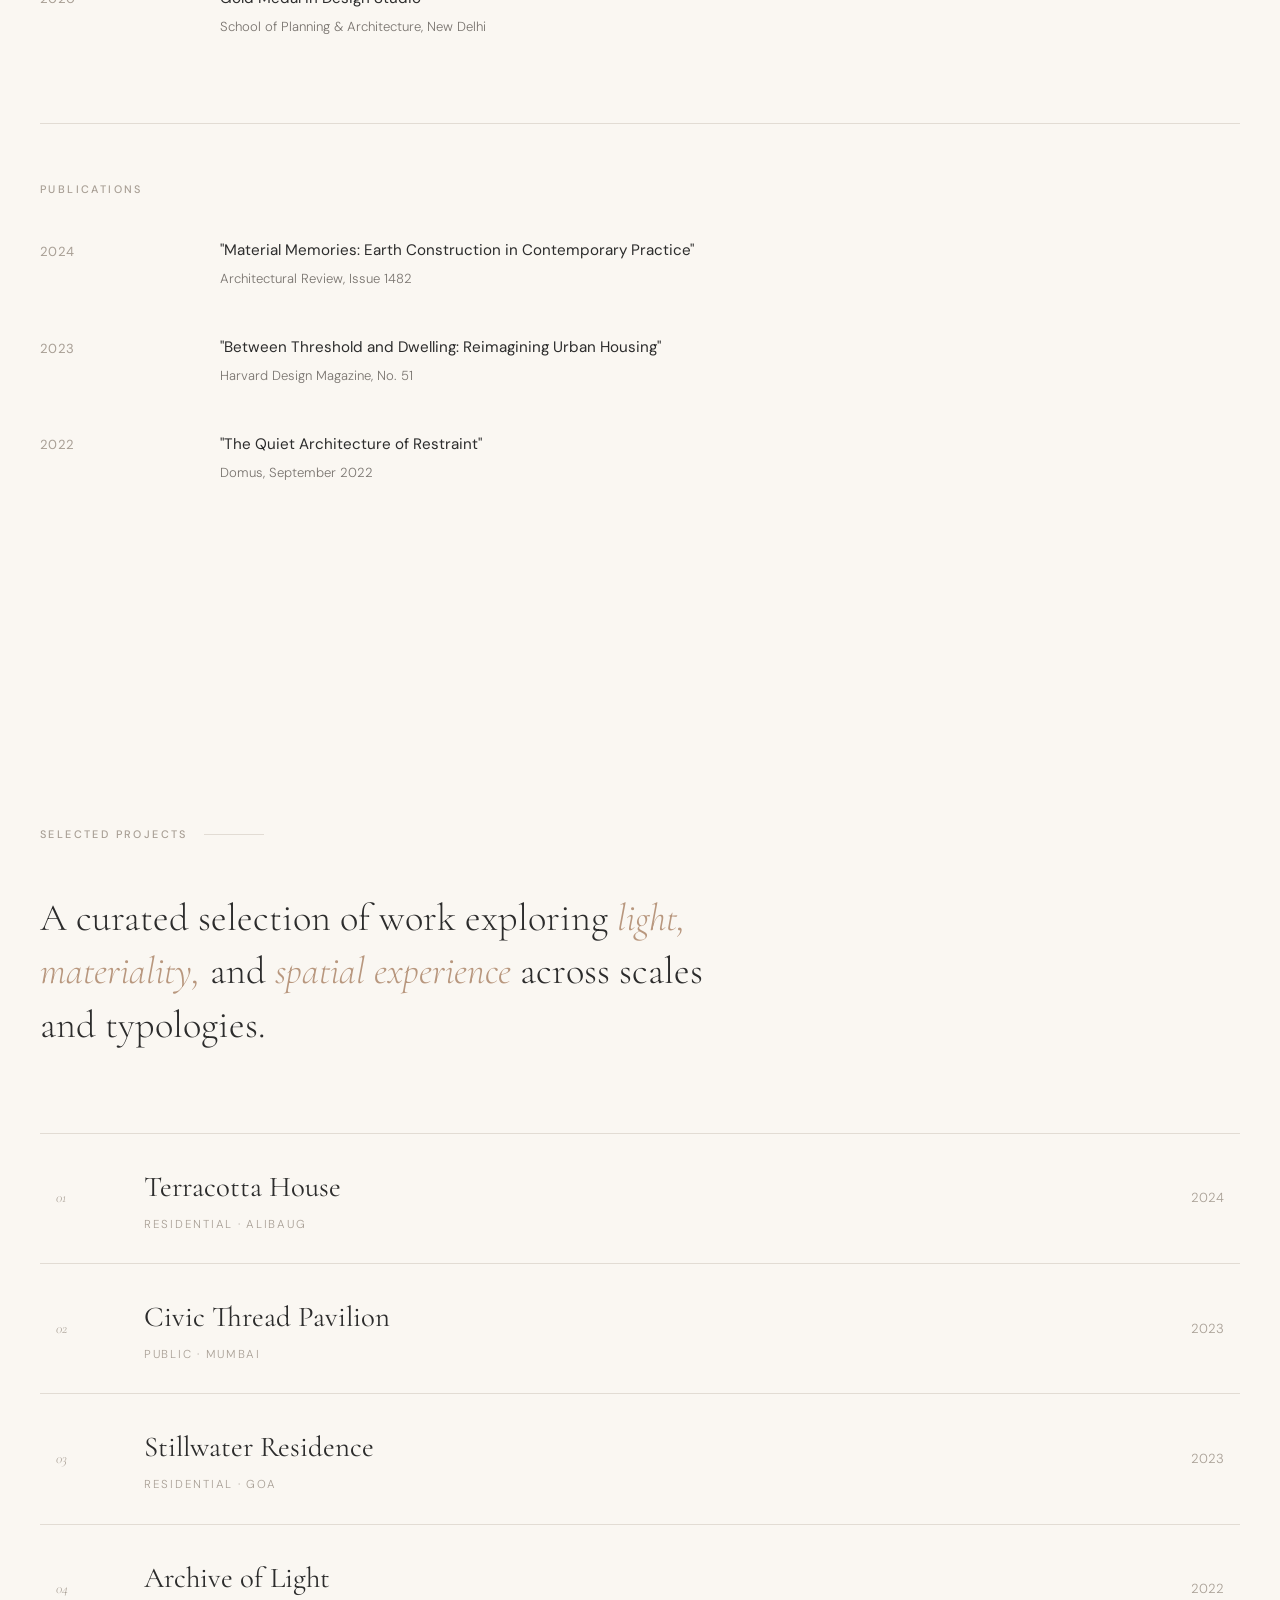
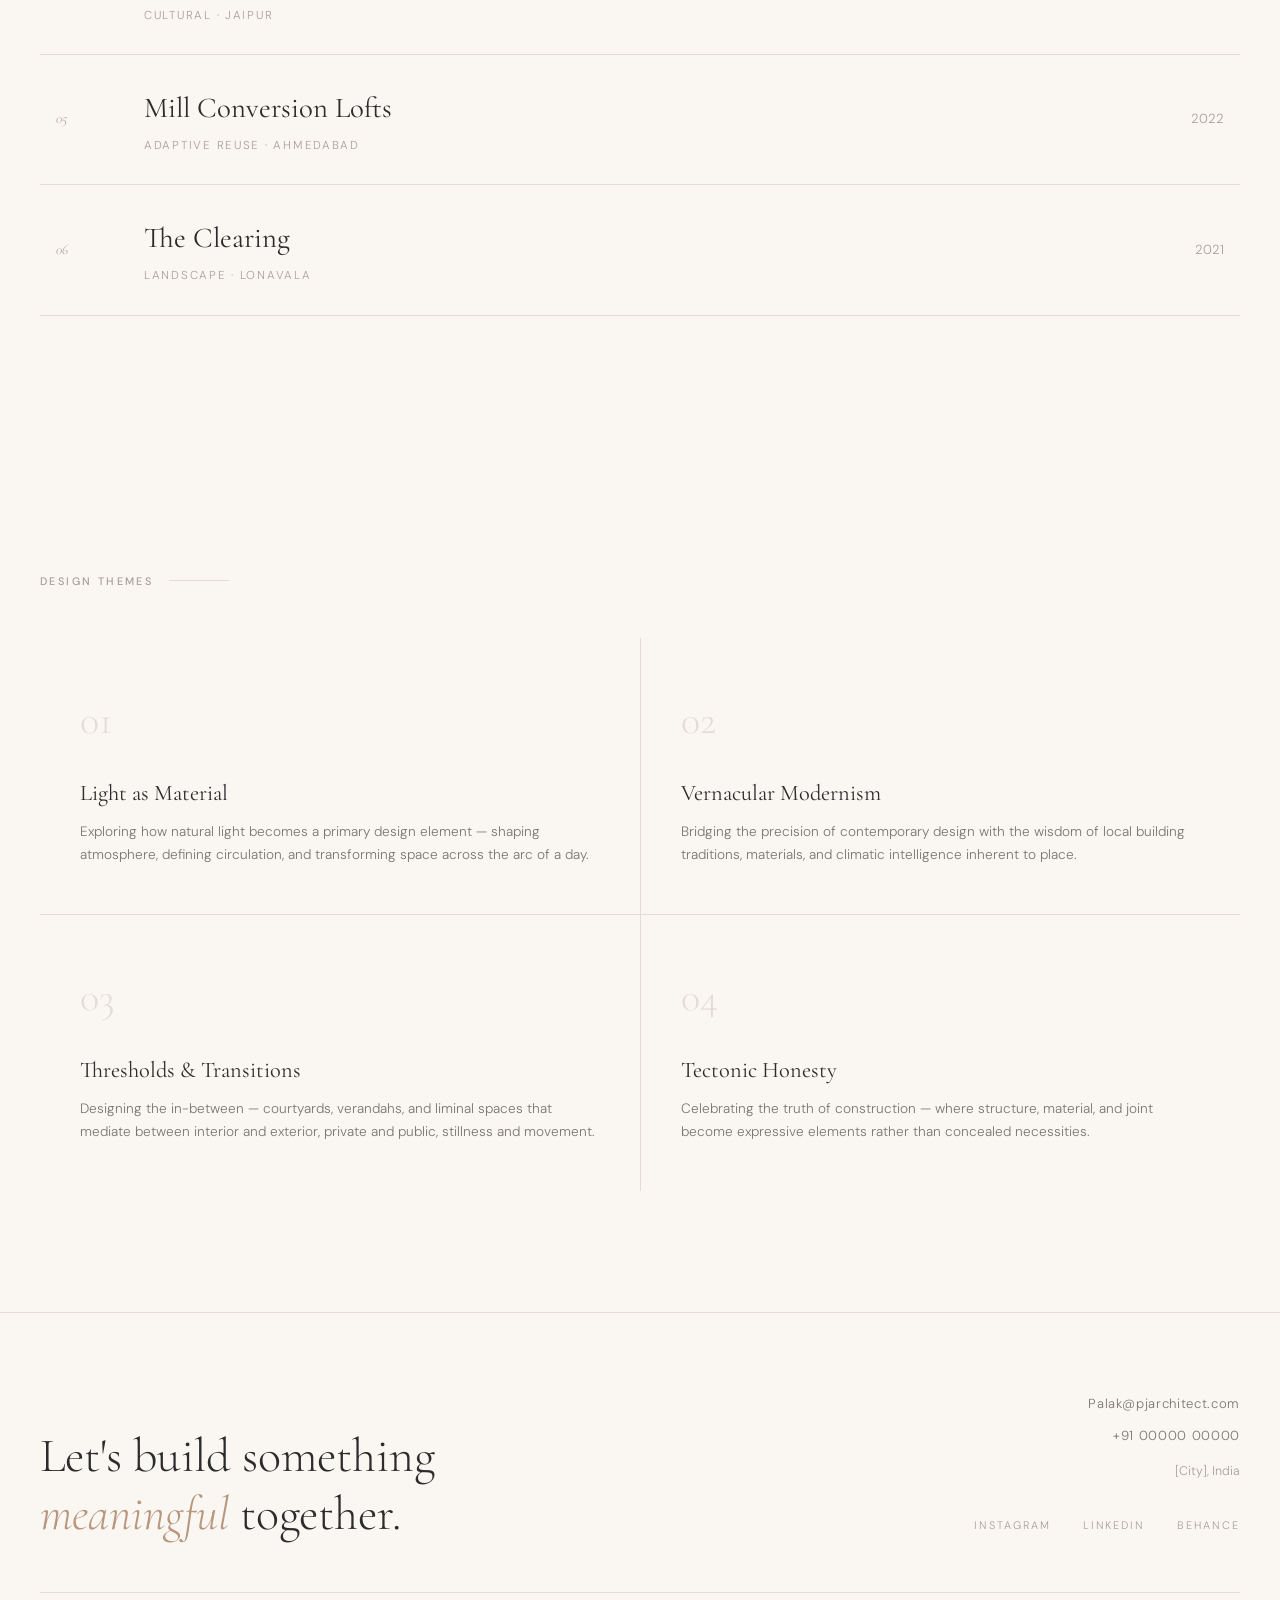
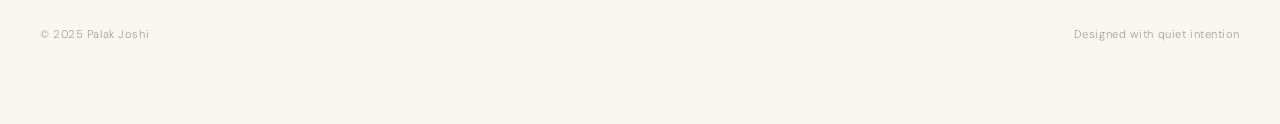
==== commit 97bd728d: "index.html" ====
--- a/index.html
+++ b/index.html
@@ -742,7 +742,7 @@
     <div class="hero-content">
       <p class="hero-greeting">Architecture is a visual art — and the buildings speak for themselves.</p>
       <h1 class="hero-name">
-        Pranav
+        Palak
         <span>Joshi</span>
       </h1>
       <p class="hero-title">Architect &nbsp;·&nbsp; Designer &nbsp;·&nbsp; Thinker</p>
@@ -983,7 +983,7 @@
         Let's build something <em>meaningful</em> together.
       </div>
       <div class="footer-contact reveal">
-        <a href="mailto:pranav@pjarchitect.com">pranav@pjarchitect.com</a>
+        <a href="mailto:Palak@pjarchitect.com">Palak@pjarchitect.com</a>
         <a href="tel:+910000000000">+91 00000 00000</a>
         <span style="font-size:0.78rem;color:var(--text-light);">[City], India</span>
         <div class="footer-social">
@@ -994,7 +994,7 @@
       </div>
     </div>
     <div class="footer-bottom">
-      <span>© 2025 Pranav Joshi</span>
+      <span>© 2025 Palak Joshi</span>
       <span>Designed with quiet intention</span>
     </div>
   </footer>
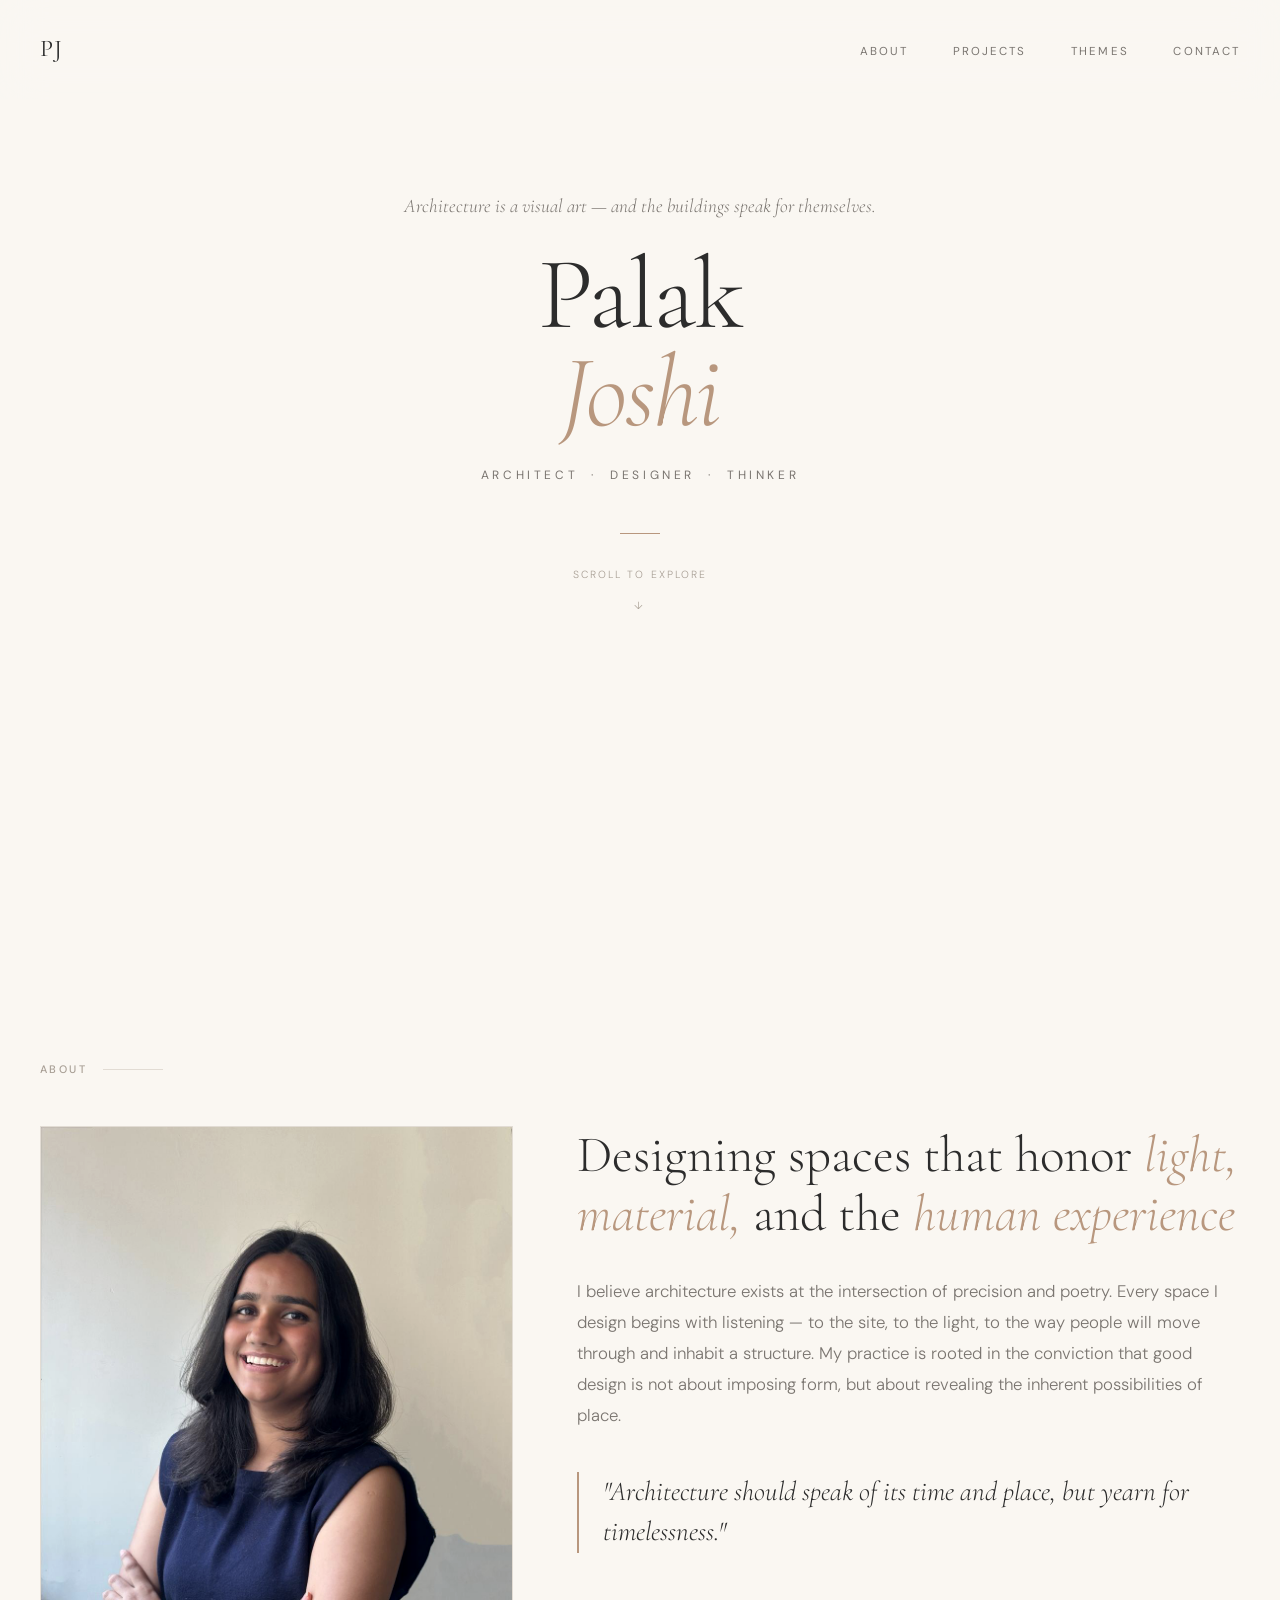
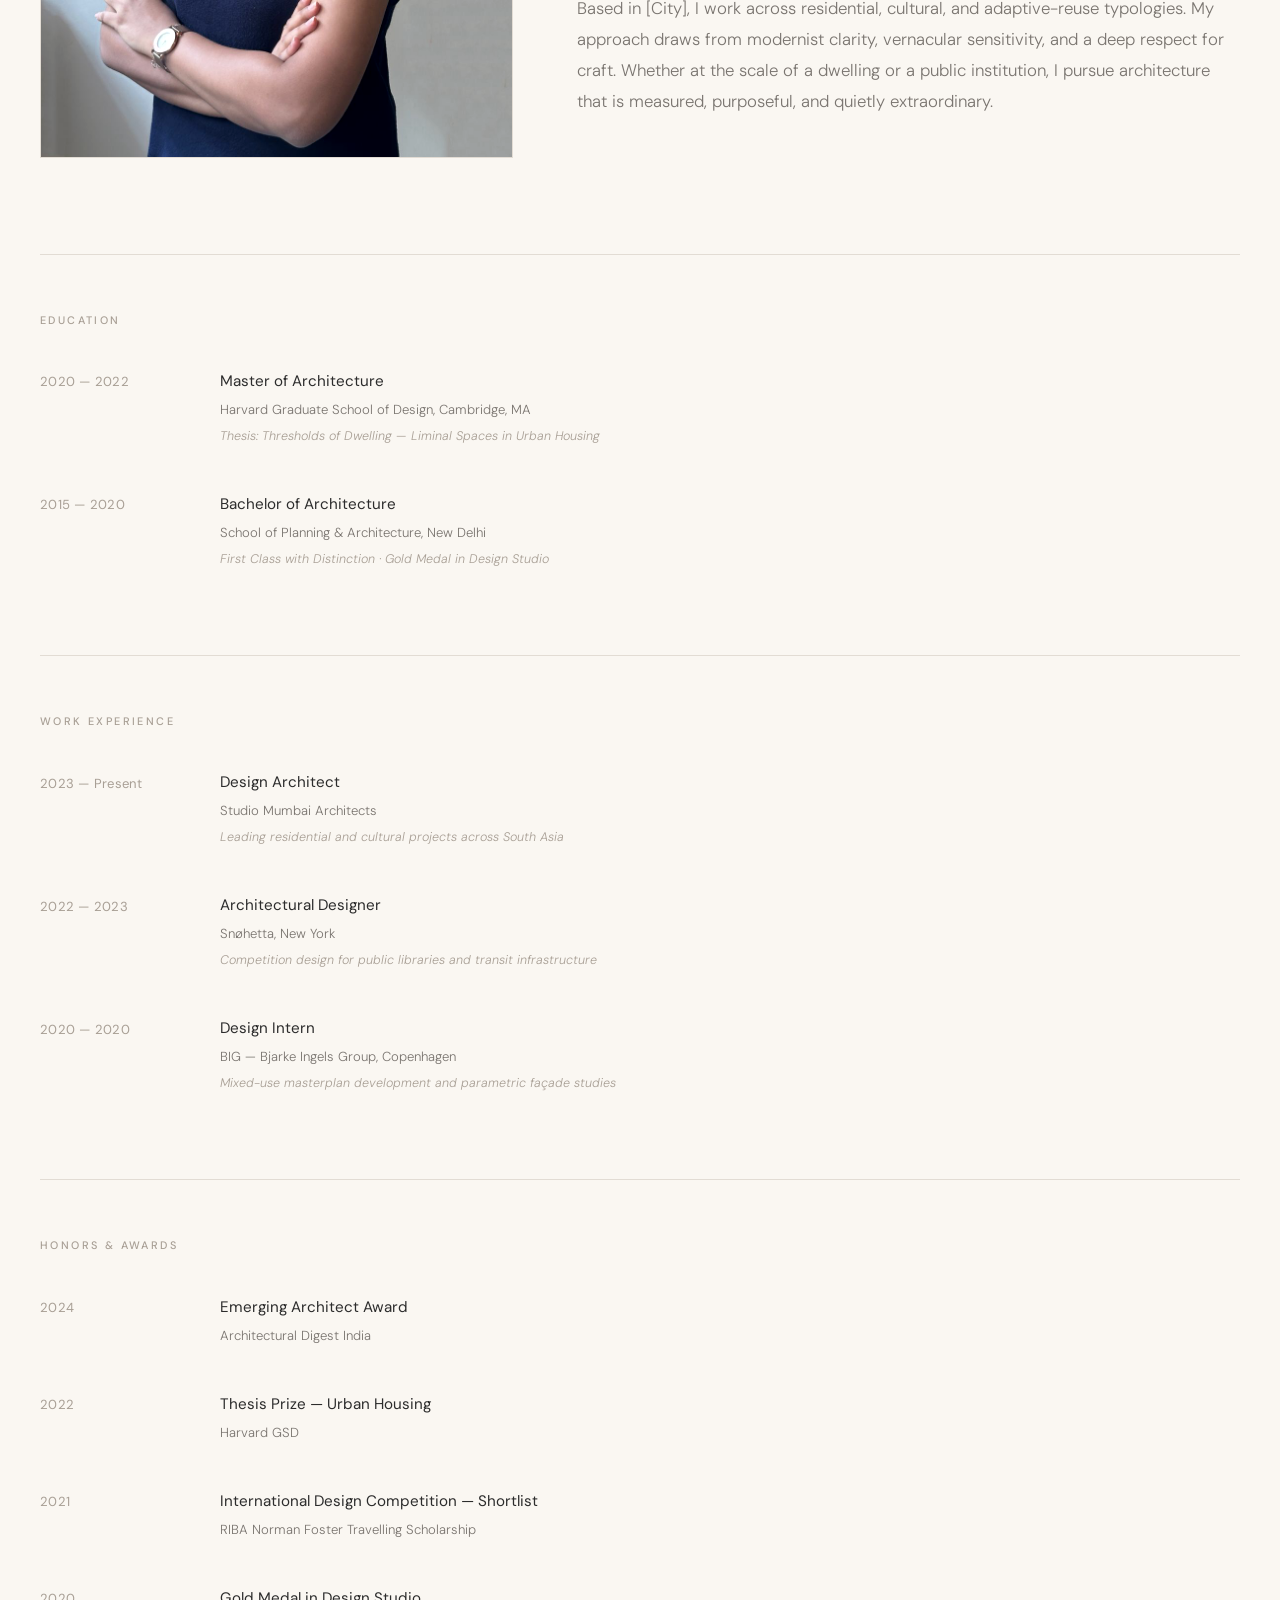
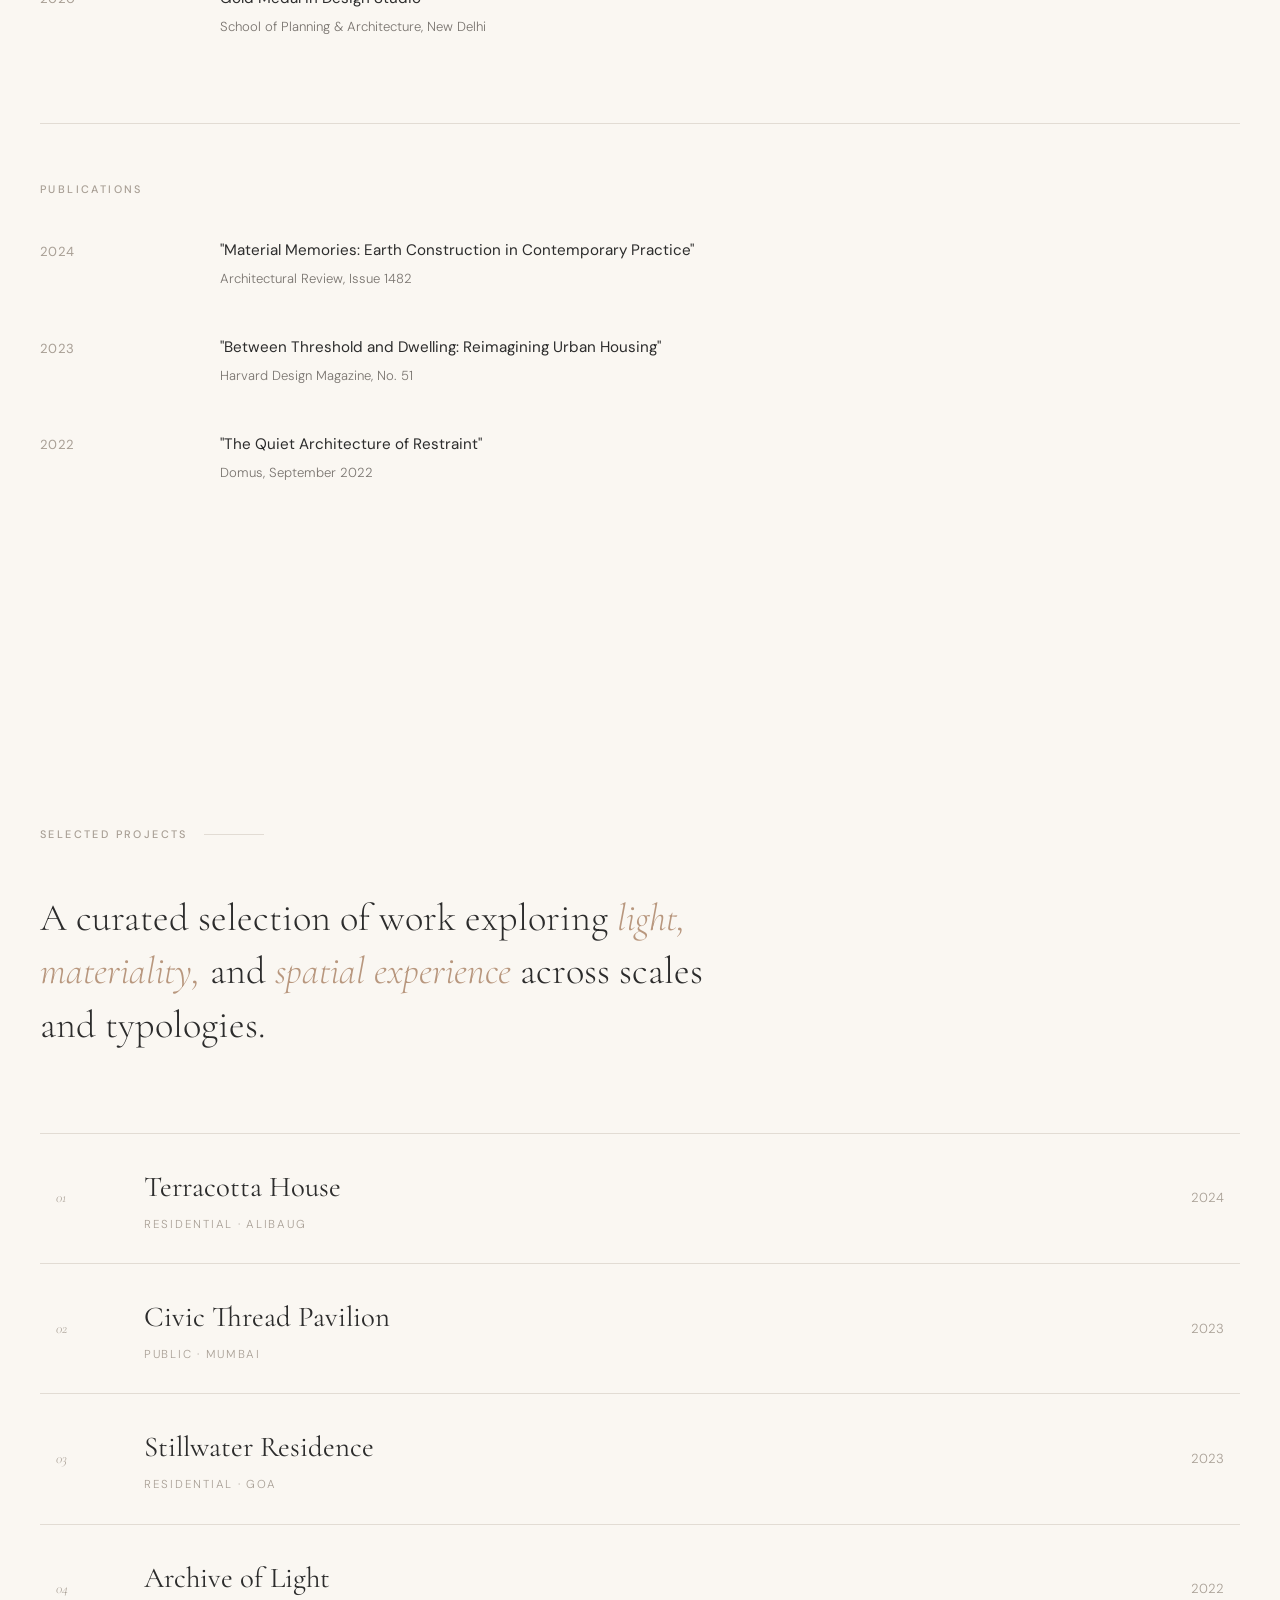
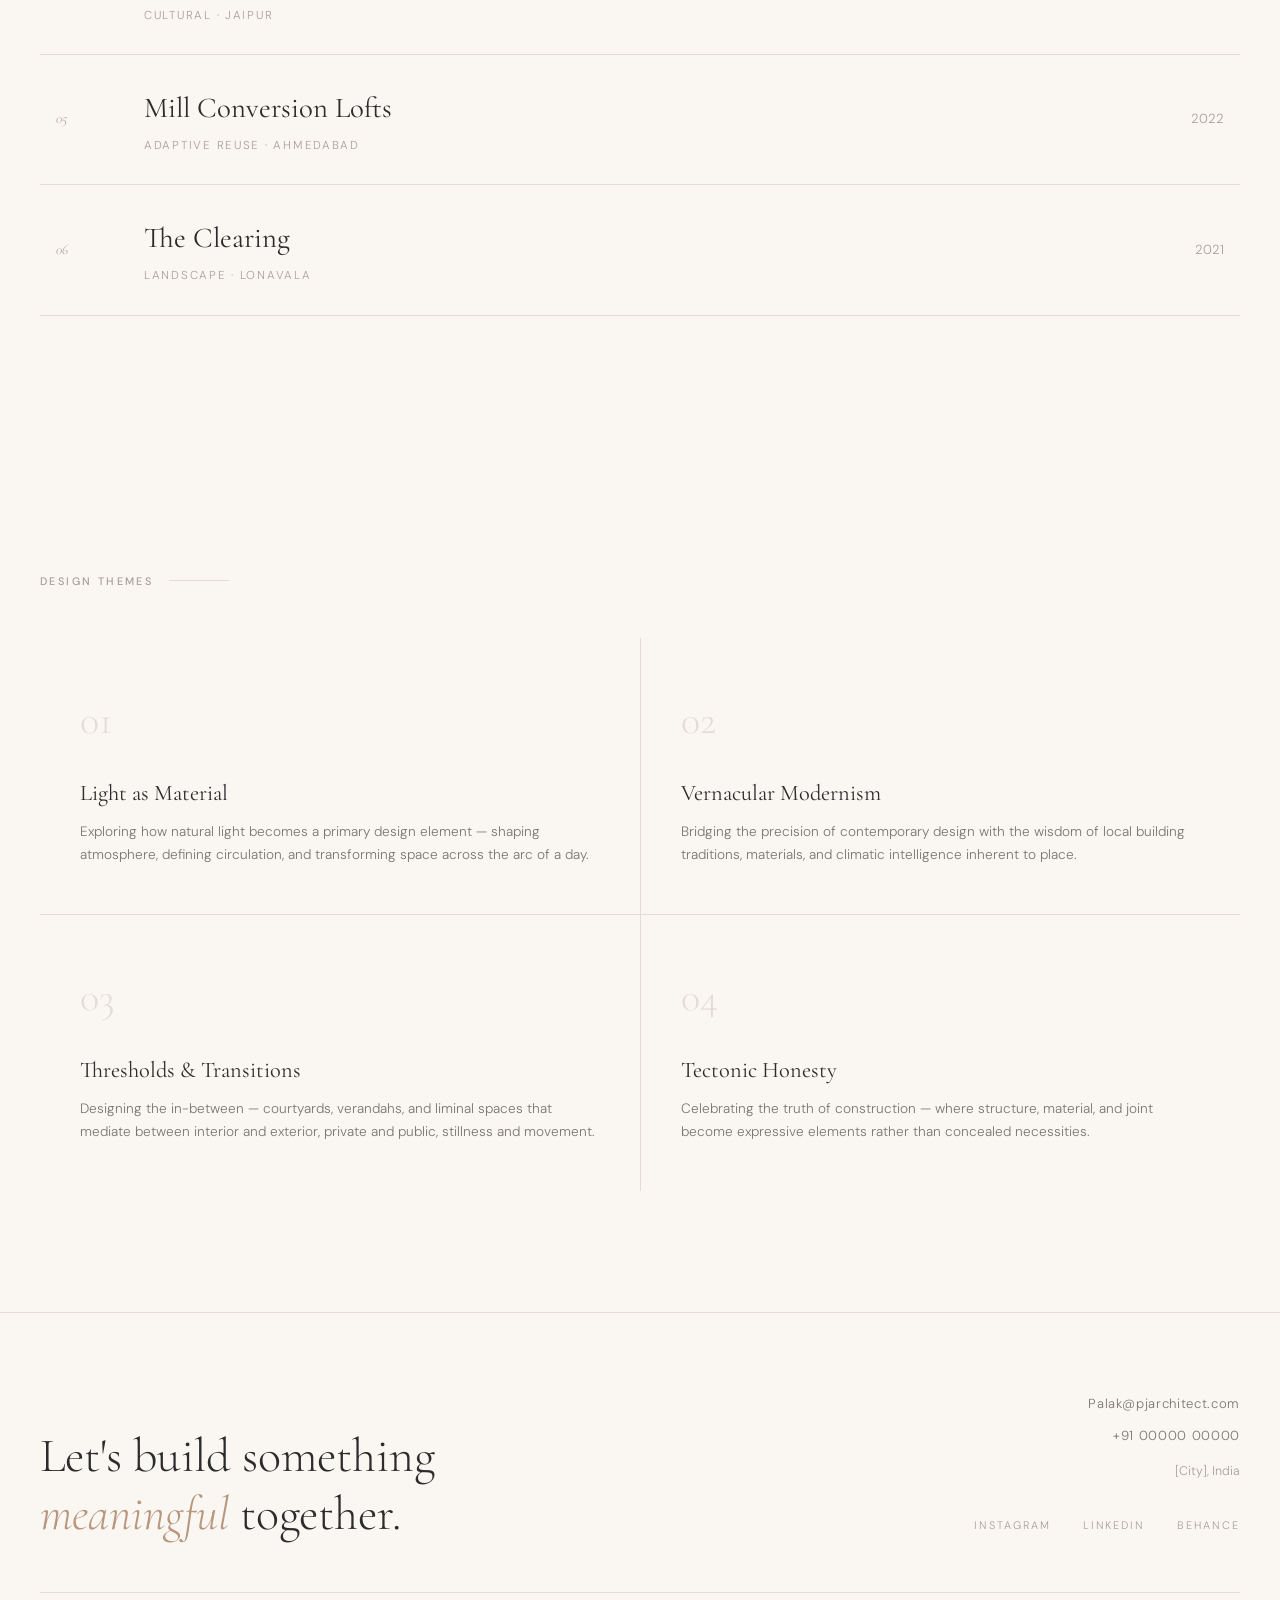
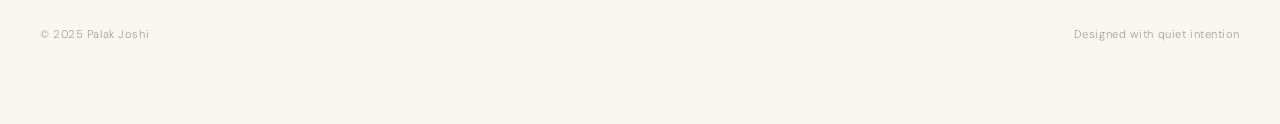
==== commit c644ef55: "index.html" ====
--- a/index.html
+++ b/index.html
@@ -762,7 +762,7 @@
       <div class="about-hero reveal">
         <!-- Replace src with your portrait -->
         <div class="about-portrait">
-          <img src="https://images.unsplash.com/photo-1507003211169-0a1dd7228f2d?w=600&h=800&fit=crop&crop=faces" alt="PJ Portrait" />
+          <img src="pj-photo.jpg" alt="PJ Portrait" />
         </div>
         <div class="about-text">
           <h2>Designing spaces that honor <em>light, material,</em> and the <em>human experience</em></h2>
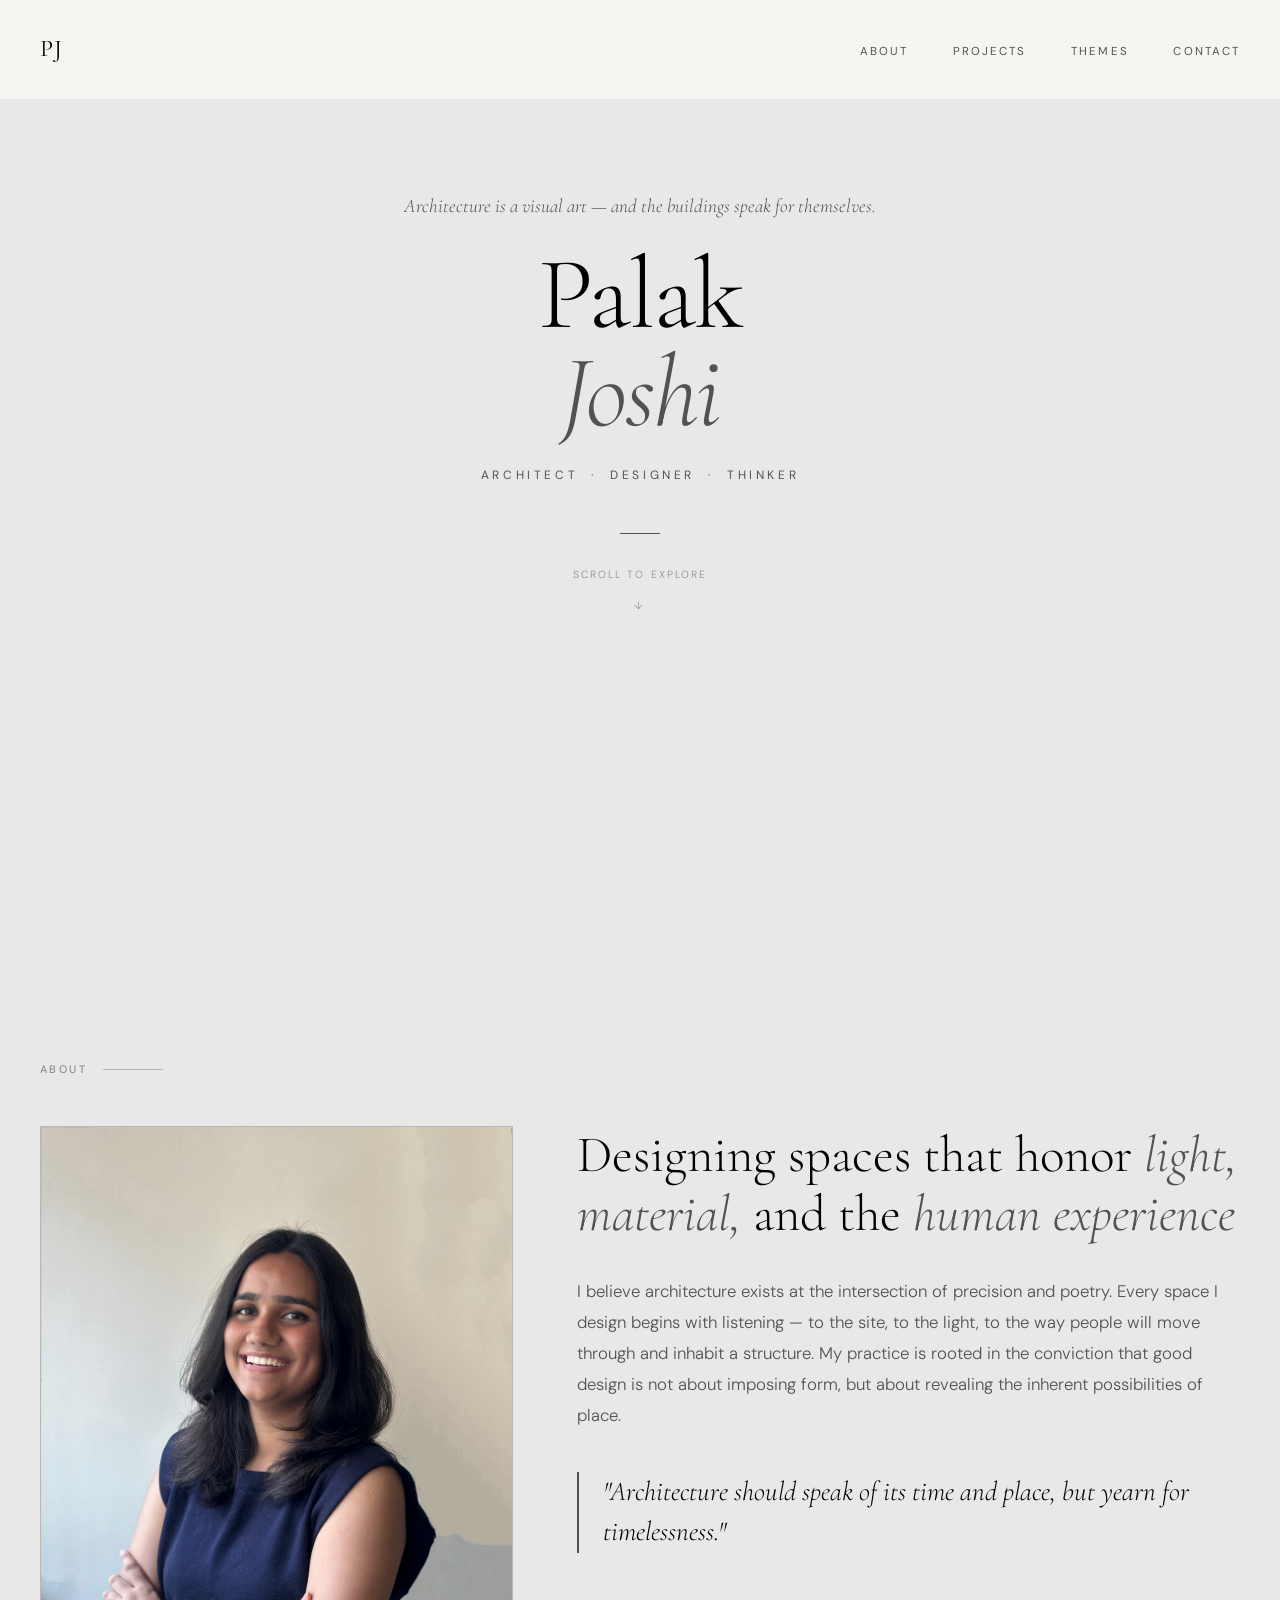
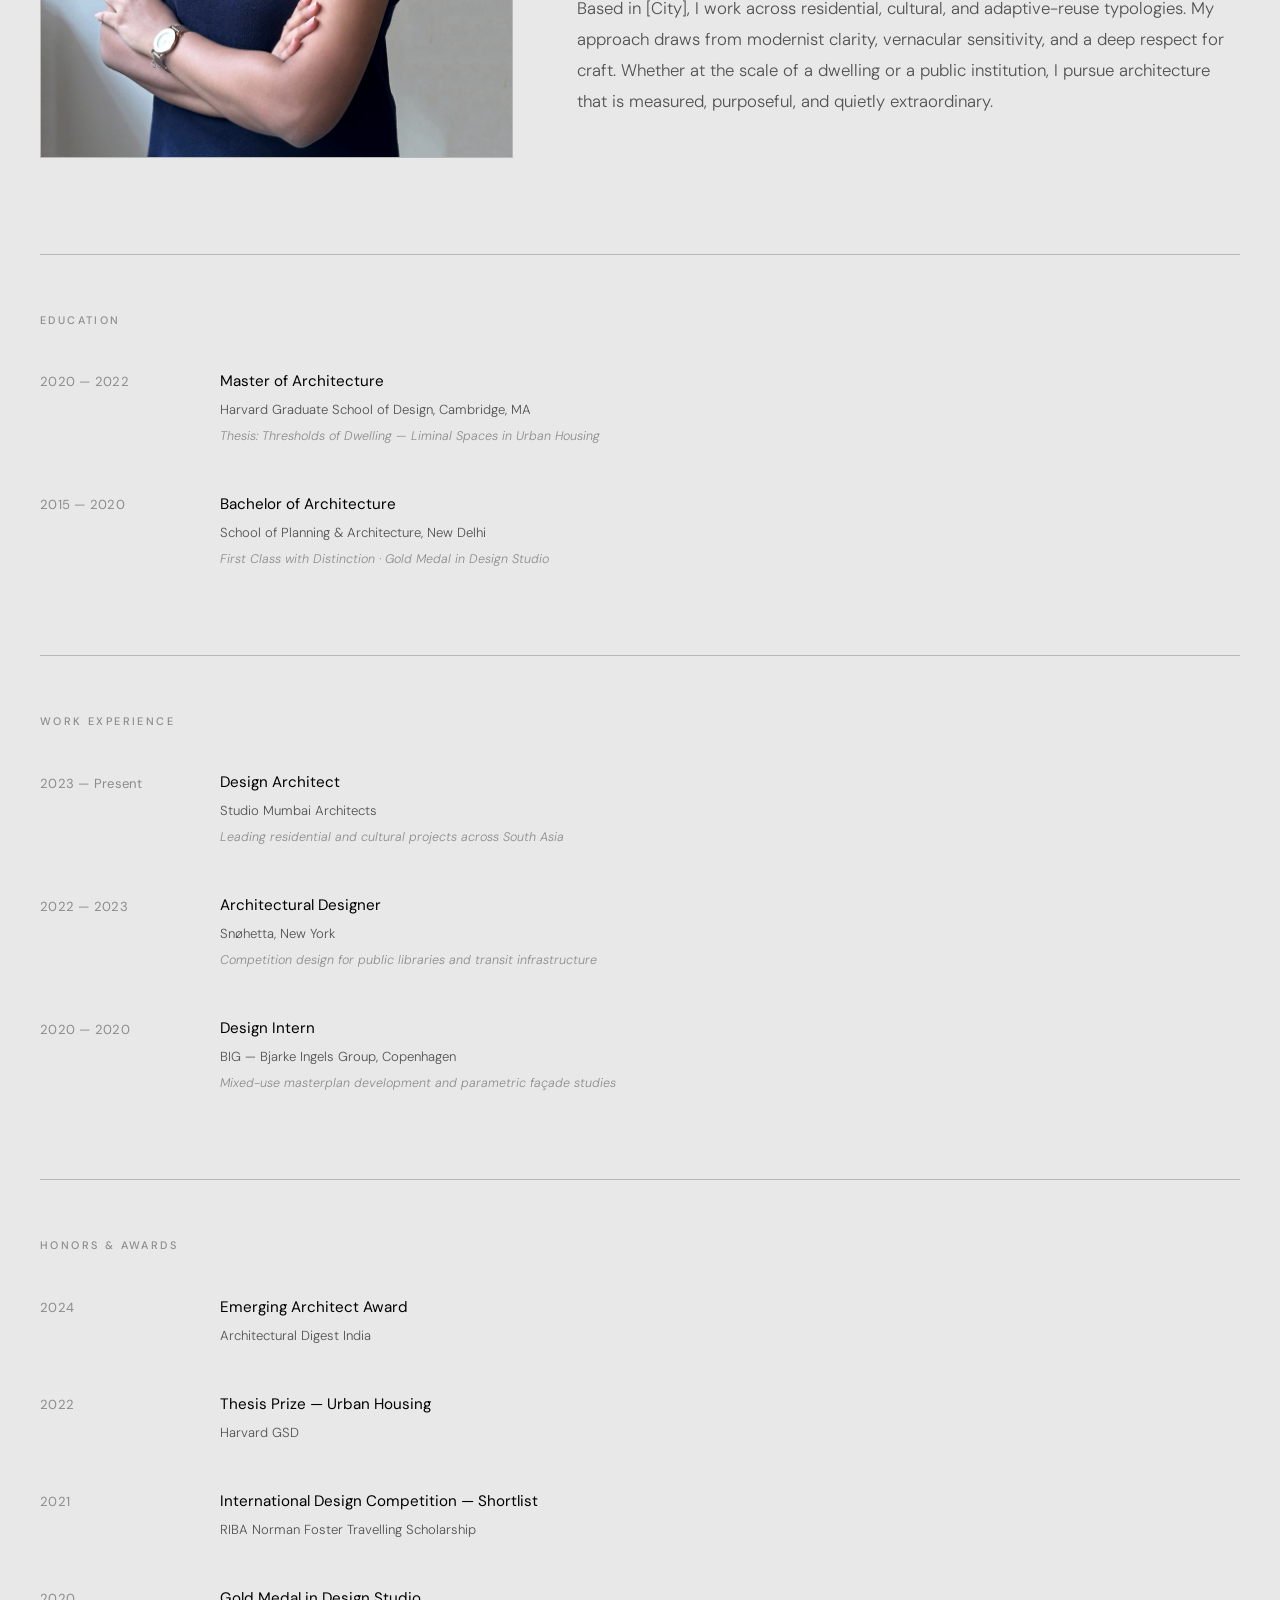
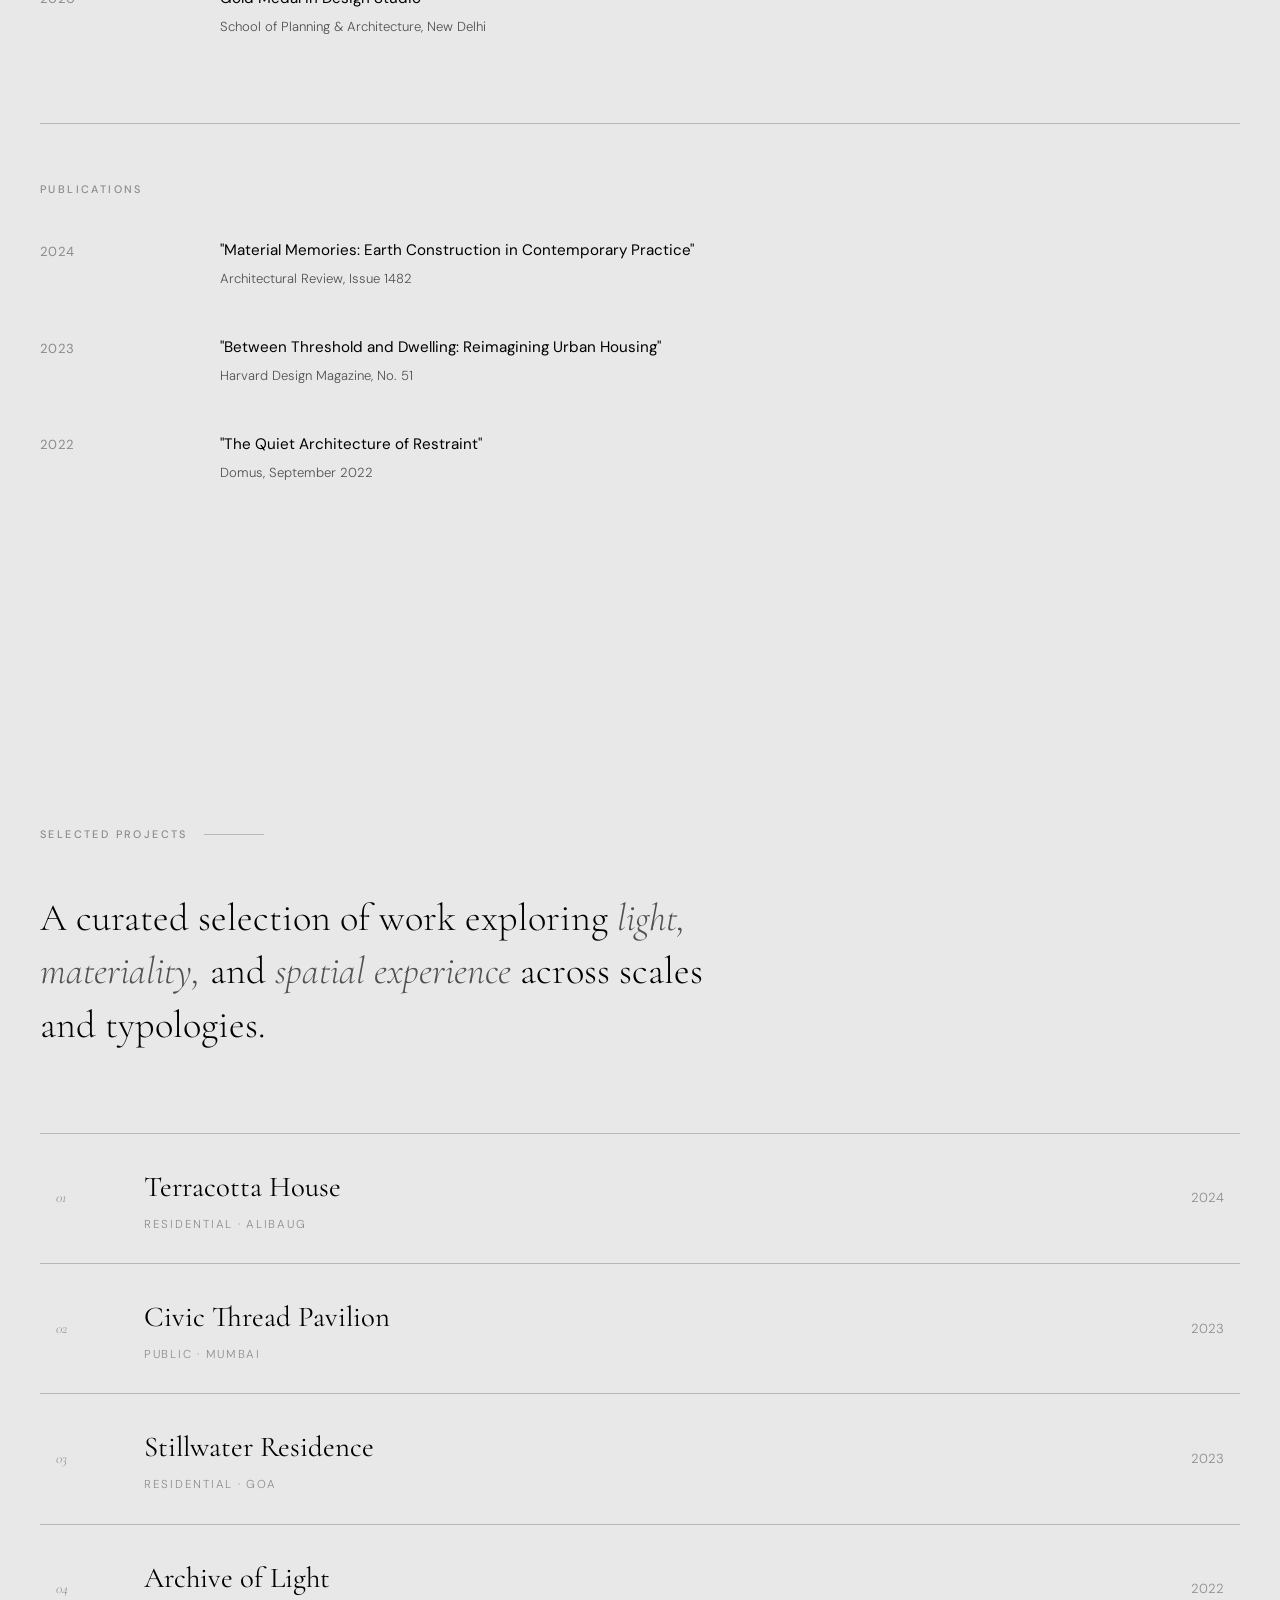
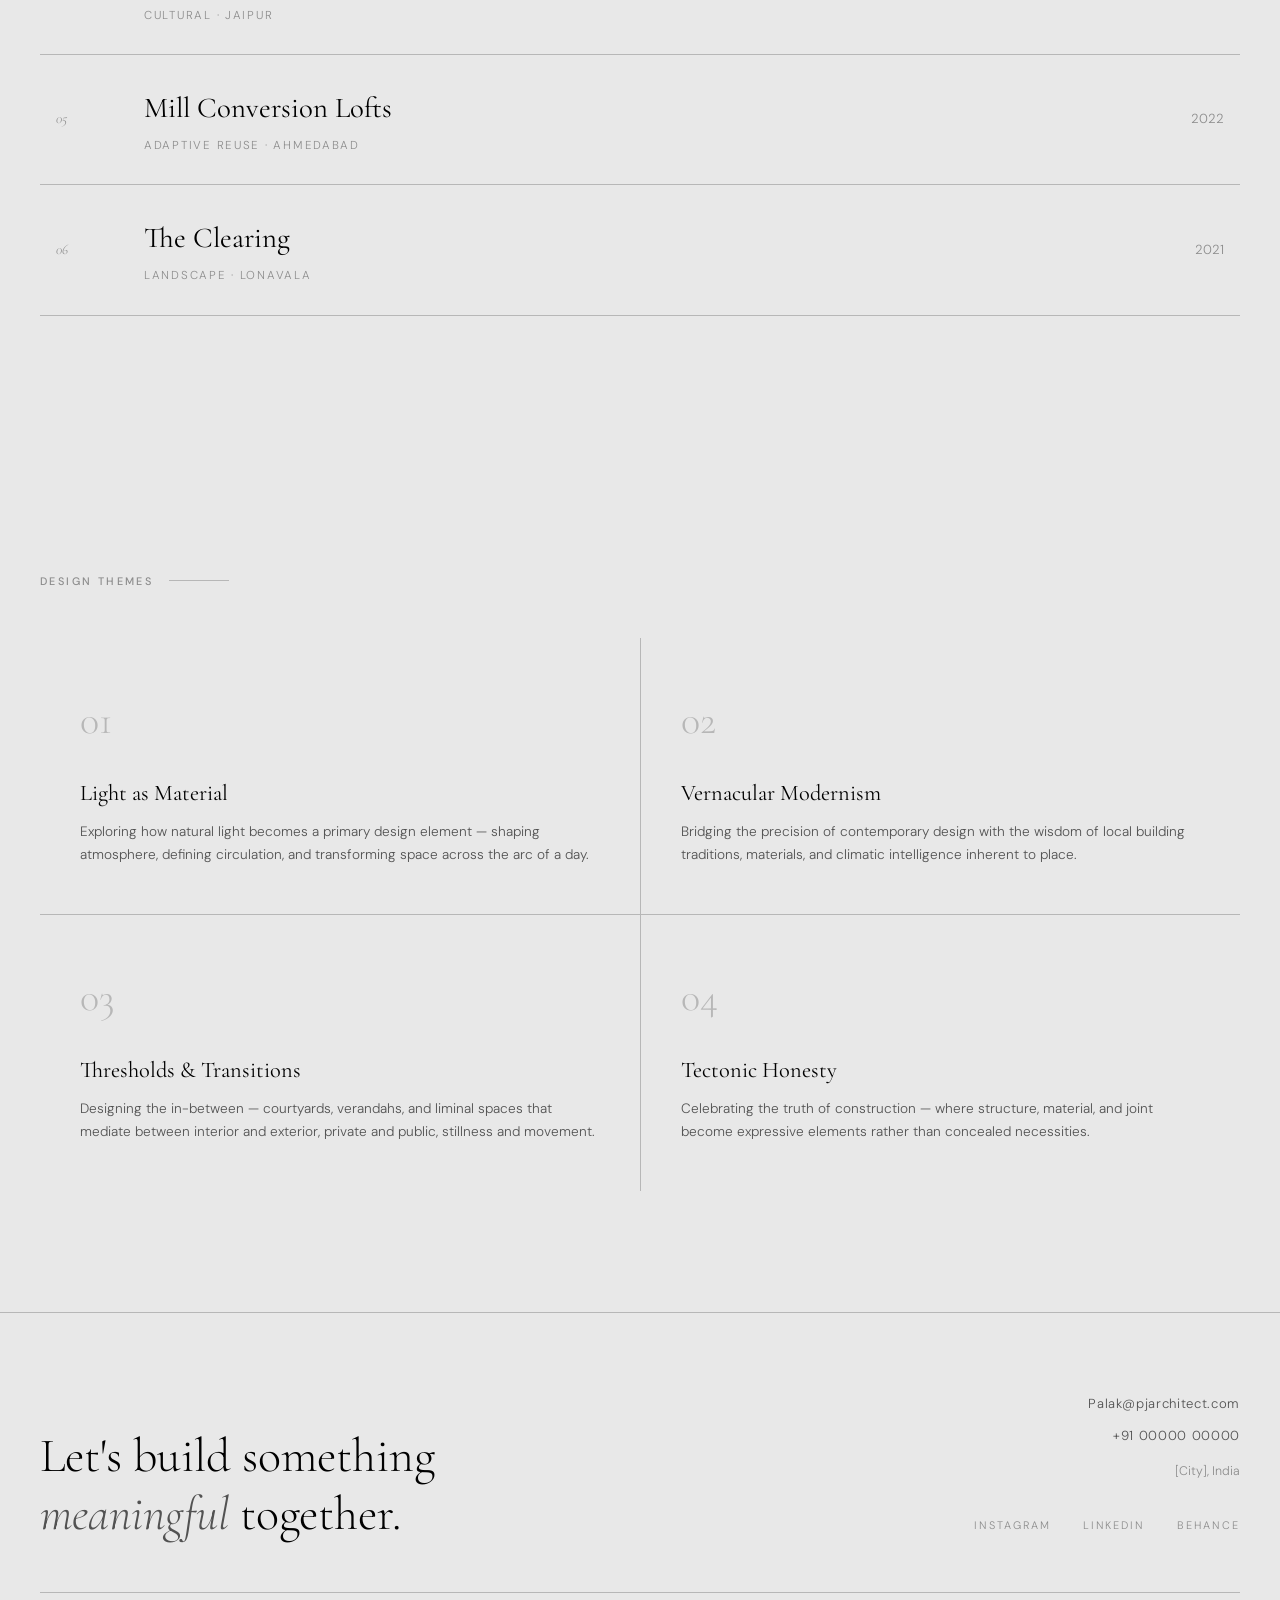
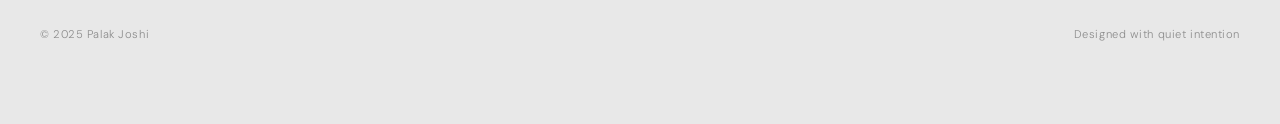
==== commit 45ea04b5: "index.html" ====
--- a/index.html
+++ b/index.html
@@ -8,18 +8,17 @@
   <link rel="preconnect" href="https://fonts.gstatic.com" crossorigin />
   <link href="https://fonts.googleapis.com/css2?family=Cormorant+Garamond:ital,wght@0,300;0,400;0,500;0,600;1,300;1,400&family=DM+Sans:ital,wght@0,300;0,400;0,500;1,300;1,400&display=swap" rel="stylesheet" />
   <style>
-    /* ── Reset & Base ─────────────────────────────── */
     *, *::before, *::after { margin: 0; padding: 0; box-sizing: border-box; }
 
     :root {
-      --bg: #FAF7F2;
-      --bg-alt: #F0EBE3;
-      --text: #2C2C2C;
-      --text-muted: #7A7570;
-      --text-light: #A89F95;
-      --accent: #B8977E;
-      --border: #E2DCD4;
-      --white: #FFFFFF;
+      --bg:        #e8e8e8;
+      --bg-alt:    #b7b7b7;
+      --text:      #000000;
+      --text-muted:#525252;
+      --text-light:#8c8c8c;
+      --accent:    #525252;
+      --border:    #b7b7b7;
+      --white:     #e8e8e8;
       --serif: 'Cormorant Garamond', Georgia, serif;
       --sans: 'DM Sans', 'Helvetica Neue', sans-serif;
     }
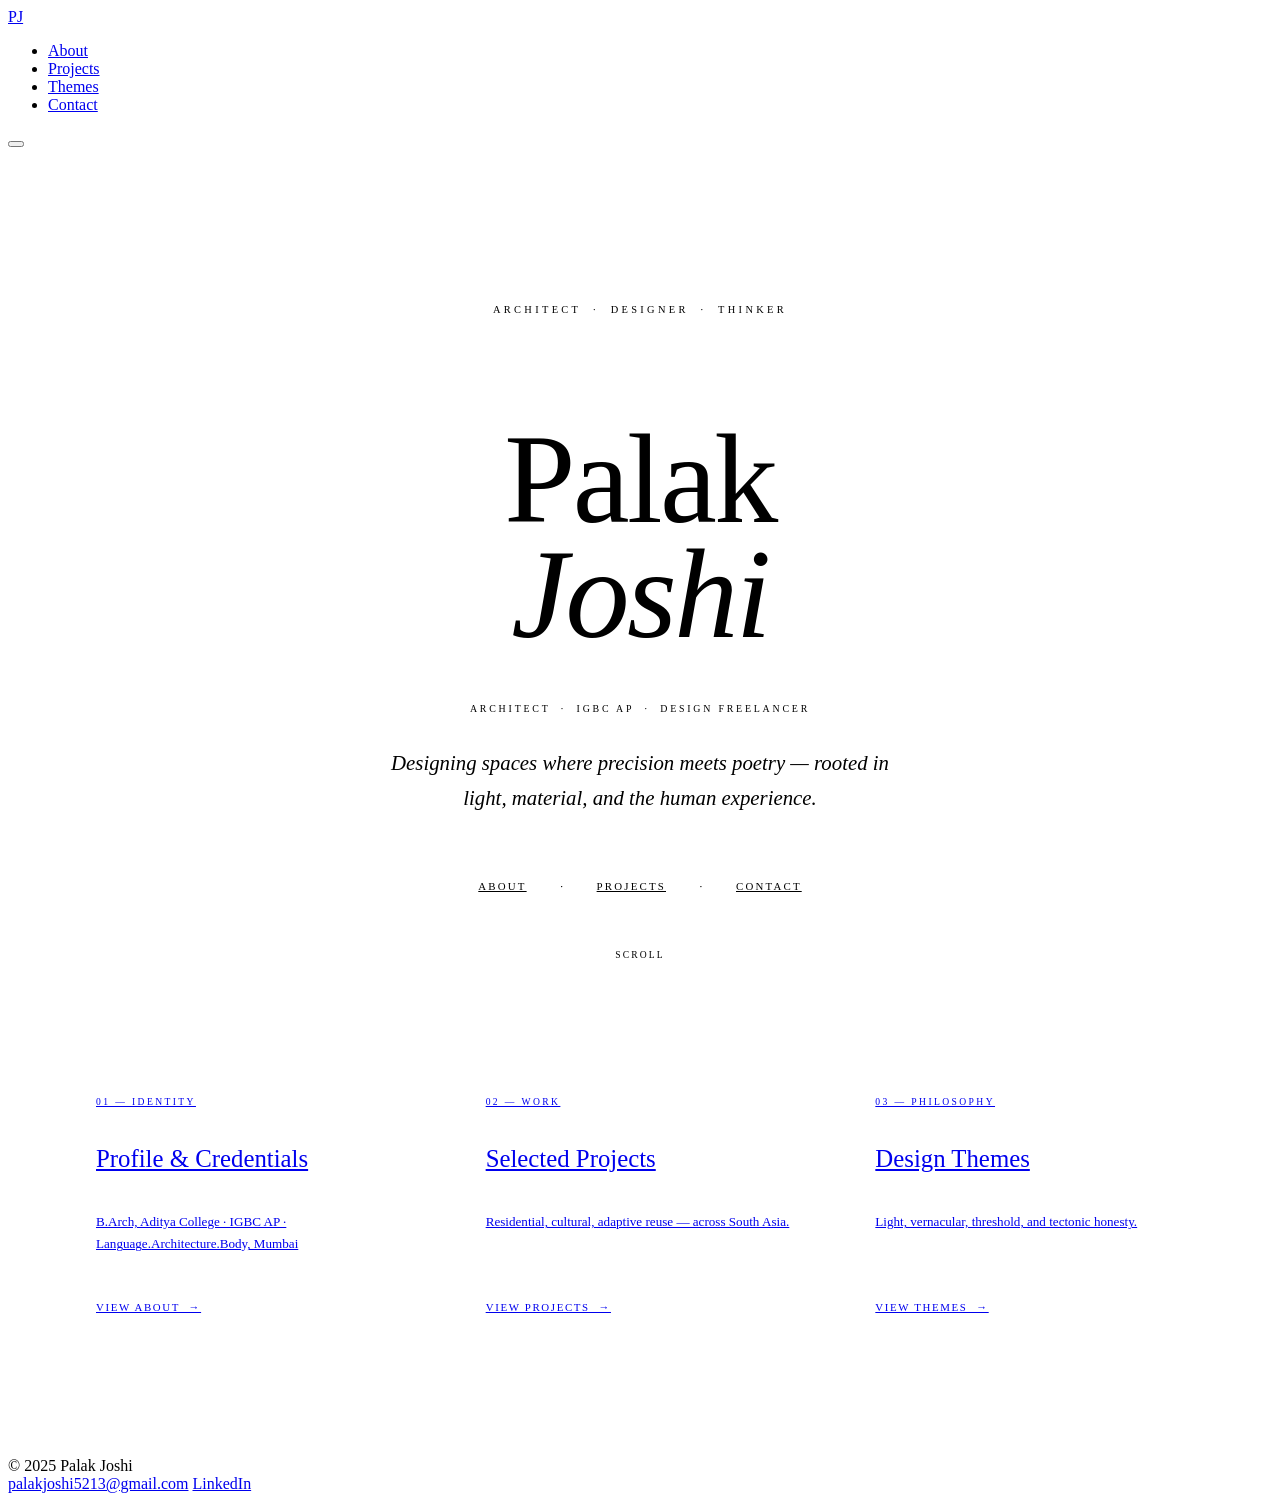
==== commit 4fbdea12: "Add files via upload" ====
--- a/index.html
+++ b/index.html
@@ -1,634 +1,256 @@
 <!DOCTYPE html>
 <html lang="en">
 <head>
-  <meta charset="UTF-8" />
-  <meta name="viewport" content="width=device-width, initial-scale=1.0" />
-  <title>PJ — Architect</title>
-  <link rel="preconnect" href="https://fonts.googleapis.com" />
-  <link rel="preconnect" href="https://fonts.gstatic.com" crossorigin />
-  <link href="https://fonts.googleapis.com/css2?family=Cormorant+Garamond:ital,wght@0,300;0,400;0,500;0,600;1,300;1,400&family=DM+Sans:ital,wght@0,300;0,400;0,500;1,300;1,400&display=swap" rel="stylesheet" />
+  <meta charset="UTF-8"/>
+  <meta name="viewport" content="width=device-width, initial-scale=1.0"/>
+  <title>Palak Joshi — Architect</title>
+  <link rel="preconnect" href="https://fonts.googleapis.com"/>
+  <link rel="preconnect" href="https://fonts.gstatic.com" crossorigin/>
+  <link href="https://fonts.googleapis.com/css2?family=Cormorant+Garamond:ital,wght@0,300;0,400;0,500;1,300;1,400&family=DM+Sans:ital,wght@0,300;0,400;0,500;1,300&display=swap" rel="stylesheet"/>
+  <link rel="stylesheet" href="style.css"/>
   <style>
-    *, *::before, *::after { margin: 0; padding: 0; box-sizing: border-box; }
-
-    :root {
-      --bg:        #e8e8e8;
-      --bg-alt:    #b7b7b7;
-      --text:      #000000;
-      --text-muted:#525252;
-      --text-light:#8c8c8c;
-      --accent:    #525252;
-      --border:    #b7b7b7;
-      --white:     #e8e8e8;
-      --serif: 'Cormorant Garamond', Georgia, serif;
-      --sans: 'DM Sans', 'Helvetica Neue', sans-serif;
-    }
-
-    html {
-      scroll-behavior: smooth;
-      font-size: 16px;
-      scrollbar-width: thin;
-      scrollbar-color: var(--border) transparent;
-    }
-
-    body {
-      font-family: var(--sans);
-      background: var(--bg);
-      color: var(--text);
-      line-height: 1.7;
-      font-weight: 300;
-      -webkit-font-smoothing: antialiased;
-      overflow-x: hidden;
-    }
-
-    ::selection {
-      background: var(--accent);
-      color: var(--white);
-    }
-
-    a {
-      color: inherit;
-      text-decoration: none;
-    }
-
-    img {
-      display: block;
-      max-width: 100%;
-    }
-
-    /* ── Scrollbar ────────────────────────────────── */
-    ::-webkit-scrollbar { width: 6px; }
-    ::-webkit-scrollbar-track { background: transparent; }
-    ::-webkit-scrollbar-thumb { background: var(--border); border-radius: 3px; }
-
-    /* ── Page Loader ─────────────────────────────── */
-    .loader {
-      position: fixed;
-      inset: 0;
-      background: var(--bg);
-      z-index: 10000;
-      display: flex;
+    /* ── Hero Layout ────────────────────────────── */
+    .hero {
+      min-height: 100vh;
+      display: flex;
+      flex-direction: column;
       align-items: center;
       justify-content: center;
-      transition: opacity 0.6s ease, visibility 0.6s ease;
-    }
-    .loader.hidden {
-      opacity: 0;
-      visibility: hidden;
-    }
-    .loader-text {
-      font-family: var(--serif);
-      font-size: clamp(2rem, 5vw, 3.5rem);
-      font-weight: 300;
-      color: var(--text);
-      letter-spacing: 0.08em;
-      animation: loaderPulse 1.2s ease infinite;
-    }
-    @keyframes loaderPulse {
-      0%, 100% { opacity: 0.3; }
-      50% { opacity: 1; }
-    }
-
-    /* ── Navigation ───────────────────────────────── */
-    nav {
-      position: fixed;
-      top: 0;
-      left: 0;
-      right: 0;
-      z-index: 1000;
-      padding: 1.8rem 2.5rem;
-      display: flex;
-      align-items: center;
-      justify-content: space-between;
-      background: rgba(250, 247, 242, 0.85);
-      backdrop-filter: blur(20px);
-      -webkit-backdrop-filter: blur(20px);
-      border-bottom: 1px solid transparent;
-      transition: border-color 0.3s ease, padding 0.3s ease;
-    }
-    nav.scrolled {
-      padding: 1.2rem 2.5rem;
-      border-bottom-color: var(--border);
-    }
-
-    .logo {
-      font-family: var(--serif);
-      font-size: 1.5rem;
-      font-weight: 400;
-      letter-spacing: 0.06em;
-      cursor: pointer;
+      text-align: center;
+      padding: 0 2rem;
       position: relative;
-      transition: color 0.3s ease;
-    }
-    .logo::after {
+      overflow: hidden;
+    }
+
+    /* Thin architectural grid lines */
+    .hero::after {
       content: '';
       position: absolute;
-      bottom: -2px;
-      left: 0;
-      width: 0;
-      height: 1px;
-      background: var(--accent);
-      transition: width 0.4s cubic-bezier(0.25, 0.46, 0.45, 0.94);
-    }
-    .logo:hover::after { width: 100%; }
-
-    .nav-links {
-      display: flex;
-      gap: 2.8rem;
-      list-style: none;
-    }
-    .nav-links a {
-      font-size: 0.72rem;
-      font-weight: 400;
-      letter-spacing: 0.18em;
-      text-transform: uppercase;
-      color: var(--text-muted);
-      position: relative;
-      transition: color 0.3s ease;
-    }
-    .nav-links a::after {
+      inset: 0;
+      background-image:
+        linear-gradient(var(--border) 1px, transparent 1px),
+        linear-gradient(90deg, var(--border) 1px, transparent 1px);
+      background-size: 80px 80px;
+      opacity: 0.25;
+      pointer-events: none;
+    }
+
+    /* Radial fade to hide grid at center */
+    .hero::before {
       content: '';
       position: absolute;
-      bottom: -4px;
-      left: 0;
-      width: 0;
-      height: 1px;
-      background: var(--accent);
-      transition: width 0.4s cubic-bezier(0.25, 0.46, 0.45, 0.94);
-    }
-    .nav-links a:hover { color: var(--text); }
-    .nav-links a:hover::after { width: 100%; }
-    .nav-links a.active { color: var(--text); }
-    .nav-links a.active::after { width: 100%; }
-
-    /* Mobile menu toggle */
-    .menu-toggle {
-      display: none;
-      flex-direction: column;
-      gap: 5px;
-      cursor: pointer;
-      padding: 5px;
-      background: none;
-      border: none;
-    }
-    .menu-toggle span {
+      inset: 0;
+      background: radial-gradient(ellipse 70% 70% at 50% 50%, var(--bg) 30%, transparent 100%);
+      z-index: 1;
+      pointer-events: none;
+    }
+
+    .hero-content {
+      position: relative;
+      z-index: 2;
+      max-width: 860px;
+    }
+
+    .hero-eyebrow {
+      font-size: 0.65rem;
+      font-weight: 400;
+      letter-spacing: 0.32em;
+      text-transform: uppercase;
+      color: var(--text-light);
+      margin-bottom: 2.5rem;
+      opacity: 0;
+      animation: fadeUp 0.7s ease 0.6s forwards;
+    }
+
+    .hero-name {
+      font-family: var(--serif);
+      font-size: clamp(4rem, 10vw, 9rem);
+      font-weight: 300;
+      line-height: 0.9;
+      letter-spacing: -0.02em;
+      margin-bottom: 0.4em;
+      opacity: 0;
+      animation: fadeUp 0.8s ease 0.85s forwards;
+    }
+    .hero-name .first { display: block; }
+    .hero-name .last  {
       display: block;
-      width: 22px;
-      height: 1px;
-      background: var(--text);
-      transition: all 0.3s ease;
-    }
-    .menu-toggle.open span:first-child { transform: rotate(45deg) translate(4px, 4px); }
-    .menu-toggle.open span:nth-child(2) { opacity: 0; }
-    .menu-toggle.open span:last-child { transform: rotate(-45deg) translate(4px, -4px); }
-
-    /* ── Sections ─────────────────────────────────── */
-    section {
-      min-height: 100vh;
-      padding: 10rem 2.5rem 6rem;
-    }
-
-    .section-inner {
-      max-width: 1200px;
-      margin: 0 auto;
-    }
-
-    .section-label {
-      font-size: 0.68rem;
-      font-weight: 500;
-      letter-spacing: 0.22em;
-      text-transform: uppercase;
-      color: var(--text-light);
-      margin-bottom: 3rem;
-      display: flex;
-      align-items: center;
-      gap: 1rem;
-    }
-    .section-label::after {
+      font-style: italic;
+      color: var(--accent);
+    }
+
+    .hero-divider {
+      display: flex;
+      align-items: center;
+      justify-content: center;
+      gap: 1.5rem;
+      margin: 2rem 0;
+      opacity: 0;
+      animation: fadeIn 0.6s ease 1.2s forwards;
+    }
+    .hero-divider::before,
+    .hero-divider::after {
       content: '';
-      flex: 1;
-      max-width: 60px;
-      height: 1px;
+      width: 48px; height: 1px;
       background: var(--border);
     }
-
-    /* ── Hero Section ────────────────────────────── */
-    .hero {
-      display: flex;
-      align-items: center;
-      justify-content: center;
-      text-align: center;
-      padding-top: 0;
-    }
-
-    .hero-content {
-      max-width: 800px;
-    }
-
-    .hero-greeting {
+    .hero-divider span {
+      font-size: 0.62rem;
+      letter-spacing: 0.28em;
+      text-transform: uppercase;
+      color: var(--text-light);
+    }
+
+    .hero-desc {
       font-family: var(--serif);
-      font-size: clamp(1rem, 2vw, 1.2rem);
+      font-size: clamp(1.05rem, 2vw, 1.3rem);
       font-weight: 300;
       font-style: italic;
       color: var(--text-muted);
-      margin-bottom: 1.5rem;
-      opacity: 0;
-      transform: translateY(20px);
-      animation: fadeUp 0.8s ease 0.8s forwards;
-    }
-
-    .hero-name {
-      font-family: var(--serif);
-      font-size: clamp(3rem, 8vw, 7rem);
-      font-weight: 300;
-      line-height: 0.95;
-      letter-spacing: -0.02em;
-      margin-bottom: 1.5rem;
-      opacity: 0;
-      transform: translateY(30px);
-      animation: fadeUp 0.8s ease 1s forwards;
-    }
-    .hero-name span {
-      display: block;
-      font-style: italic;
-      color: var(--accent);
-    }
-
-    .hero-title {
-      font-size: 0.75rem;
+      line-height: 1.65;
+      max-width: 540px;
+      margin: 0 auto 3.5rem;
+      opacity: 0;
+      animation: fadeUp 0.7s ease 1.35s forwards;
+    }
+
+    .hero-nav {
+      display: flex;
+      align-items: center;
+      justify-content: center;
+      gap: 0.5rem;
+      opacity: 0;
+      animation: fadeIn 0.6s ease 1.6s forwards;
+    }
+    .hero-nav a {
+      font-size: 0.68rem;
       font-weight: 400;
-      letter-spacing: 0.3em;
+      letter-spacing: 0.2em;
       text-transform: uppercase;
       color: var(--text-muted);
-      margin-bottom: 3rem;
-      opacity: 0;
-      transform: translateY(20px);
-      animation: fadeUp 0.8s ease 1.2s forwards;
-    }
-
-    .hero-line {
-      width: 40px;
-      height: 1px;
-      background: var(--accent);
-      margin: 0 auto 2rem;
-      opacity: 0;
-      animation: fadeIn 0.8s ease 1.5s forwards;
-    }
-
-    .hero-scroll {
-      font-size: 0.65rem;
-      letter-spacing: 0.2em;
-      text-transform: uppercase;
-      color: var(--text-light);
-      opacity: 0;
-      animation: fadeIn 0.8s ease 1.8s forwards;
-    }
-    .hero-scroll .arrow {
-      display: block;
-      margin-top: 0.8rem;
-      animation: scrollArrow 1.5s ease infinite;
-    }
-
-    @keyframes scrollArrow {
-      0%, 100% { transform: translateY(0); opacity: 0.5; }
-      50% { transform: translateY(6px); opacity: 1; }
-    }
-
-    /* ── About Section ───────────────────────────── */
-    .about-hero {
+      padding: 0.6rem 1.6rem;
+      border: 1px solid var(--border);
+      transition: background 0.3s, color 0.3s, border-color 0.3s;
+    }
+    .hero-nav a:hover {
+      background: var(--text);
+      color: var(--bg);
+      border-color: var(--text);
+    }
+    .hero-nav .sep {
+      color: var(--border);
+      font-size: 0.7rem;
+    }
+
+    .hero-scroll-hint {
+      position: absolute;
+      bottom: 2.5rem;
+      left: 50%;
+      transform: translateX(-50%);
+      z-index: 2;
+      display: flex;
+      flex-direction: column;
+      align-items: center;
+      gap: 0.5rem;
+      opacity: 0;
+      animation: fadeIn 0.6s ease 2s forwards;
+    }
+    .hero-scroll-hint span {
+      font-size: 0.6rem;
+      letter-spacing: 0.22em;
+      text-transform: uppercase;
+      color: var(--text-light);
+    }
+    .scroll-line {
+      width: 1px; height: 40px;
+      background: linear-gradient(to bottom, var(--border), transparent);
+      animation: scrollLine 2s ease infinite;
+    }
+    @keyframes scrollLine {
+      0%   { transform: scaleY(0); transform-origin: top; }
+      50%  { transform: scaleY(1); transform-origin: top; }
+      50.01% { transform-origin: bottom; }
+      100% { transform: scaleY(0); transform-origin: bottom; }
+    }
+
+    /* ── Preview Section ────────────────────────── */
+    .preview {
+      padding: 0 3rem 6rem;
+    }
+    .preview-inner {
+      max-width: 1200px;
+      margin: 0 auto;
+    }
+    .preview-grid {
       display: grid;
-      grid-template-columns: 1fr 1.4fr;
-      gap: 4rem;
-      align-items: start;
-      margin-bottom: 6rem;
-    }
-
-    .about-portrait {
+      grid-template-columns: 1fr 1fr 1fr;
+      gap: 1px;
+      background: var(--border);
+    }
+    .preview-card {
+      background: var(--bg);
+      padding: 3rem 2.5rem;
       position: relative;
-      aspect-ratio: 3/4;
       overflow: hidden;
-    }
-    .about-portrait img {
-      width: 100%;
-      height: 100%;
-      object-fit: cover;
-      filter: grayscale(20%) contrast(1.05);
-      transition: filter 0.6s ease, transform 0.6s ease;
-    }
-    .about-portrait:hover img {
-      filter: grayscale(0%) contrast(1);
-      transform: scale(1.02);
-    }
-    .about-portrait::after {
+      transition: background 0.4s ease;
+    }
+    .preview-card:hover { background: var(--white); }
+    .preview-card::before {
       content: '';
       position: absolute;
-      inset: 0;
-      border: 1px solid var(--border);
-      pointer-events: none;
-    }
-
-    .about-text h2 {
+      top: 0; left: 0;
+      width: 0; height: 2px;
+      background: var(--accent);
+      transition: width 0.5s cubic-bezier(0.25, 0.46, 0.45, 0.94);
+    }
+    .preview-card:hover::before { width: 100%; }
+
+    .preview-card a {
+      display: flex;
+      flex-direction: column;
+      height: 100%;
+      gap: 0.5rem;
+    }
+    .card-label {
+      font-size: 0.6rem;
+      font-weight: 500;
+      letter-spacing: 0.25em;
+      text-transform: uppercase;
+      color: var(--text-light);
+      margin-bottom: 0.5rem;
+    }
+    .card-title {
       font-family: var(--serif);
-      font-size: clamp(2rem, 4vw, 3.2rem);
-      font-weight: 300;
-      line-height: 1.15;
-      margin-bottom: 2rem;
-    }
-    .about-text h2 em {
-      font-style: italic;
-      color: var(--accent);
-    }
-
-    .manifesto {
-      font-size: 1.05rem;
-      line-height: 1.85;
-      color: var(--text-muted);
-      margin-bottom: 2rem;
-    }
-
-    .manifesto-quote {
-      font-family: var(--serif);
-      font-size: clamp(1.3rem, 2.5vw, 1.7rem);
-      font-weight: 300;
-      font-style: italic;
-      line-height: 1.5;
+      font-size: 1.55rem;
+      font-weight: 400;
+      line-height: 1.25;
       color: var(--text);
-      padding-left: 1.5rem;
-      border-left: 2px solid var(--accent);
-      margin: 2.5rem 0;
-    }
-
-    /* ── CV Sections ─────────────────────────────── */
-    .cv-section {
-      padding: 3.5rem 0;
-      border-top: 1px solid var(--border);
-    }
-
-    .cv-section-title {
-      font-size: 0.68rem;
-      font-weight: 500;
-      letter-spacing: 0.22em;
-      text-transform: uppercase;
-      color: var(--text-light);
-      margin-bottom: 2.5rem;
-    }
-
-    .cv-grid {
-      display: grid;
-      grid-template-columns: 140px 1fr;
-      gap: 1rem 2.5rem;
-    }
-
-    .cv-year {
-      font-size: 0.82rem;
-      color: var(--text-light);
-      font-weight: 400;
-      letter-spacing: 0.02em;
-      padding-top: 0.15rem;
-    }
-
-    .cv-entry {
-      padding-bottom: 1.8rem;
-    }
-
-    .cv-entry-title {
-      font-size: 0.95rem;
-      font-weight: 400;
-      color: var(--text);
-      margin-bottom: 0.25rem;
-    }
-
-    .cv-entry-sub {
+      transition: color 0.3s;
+    }
+    .preview-card:hover .card-title { color: var(--accent); }
+    .card-desc {
       font-size: 0.82rem;
       color: var(--text-muted);
-      font-weight: 300;
-    }
-
-    .cv-entry-detail {
-      font-size: 0.78rem;
-      color: var(--text-light);
-      font-style: italic;
-      margin-top: 0.3rem;
-    }
-
-    /* ── Projects Section ────────────────────────── */
-    .projects-intro {
-      font-family: var(--serif);
-      font-size: clamp(1.6rem, 3vw, 2.4rem);
-      font-weight: 300;
-      line-height: 1.4;
-      max-width: 700px;
-      margin-bottom: 5rem;
+      line-height: 1.7;
+      margin-top: 0.5rem;
+    }
+    .card-arrow {
+      margin-top: auto;
+      font-size: 0.68rem;
+      letter-spacing: 0.15em;
+      text-transform: uppercase;
+      color: var(--text-light);
+      padding-top: 1.5rem;
+      display: flex;
+      align-items: center;
+      gap: 0.5rem;
+      transition: color 0.3s, gap 0.3s;
+    }
+    .preview-card:hover .card-arrow {
       color: var(--text);
-    }
-    .projects-intro em {
-      font-style: italic;
-      color: var(--accent);
-    }
-
-    .project-list {
-      list-style: none;
-    }
-
-    .project-item {
-      border-top: 1px solid var(--border);
-      transition: background 0.4s ease;
-    }
-    .project-item:last-child {
-      border-bottom: 1px solid var(--border);
-    }
-
-    .project-link {
-      display: grid;
-      grid-template-columns: 3.5rem 1fr auto;
-      align-items: center;
-      gap: 2rem;
-      padding: 1.8rem 1rem;
-      cursor: pointer;
-      transition: padding-left 0.4s ease;
-    }
-    .project-link:hover {
-      padding-left: 2rem;
-      background: rgba(184, 151, 126, 0.04);
-    }
-
-    .project-num {
-      font-family: var(--serif);
-      font-size: 0.9rem;
-      color: var(--text-light);
-      font-style: italic;
-    }
-
-    .project-info {
-      display: flex;
-      flex-direction: column;
-      gap: 0.2rem;
-    }
-
-    .project-name {
-      font-family: var(--serif);
-      font-size: clamp(1.3rem, 2.5vw, 1.8rem);
-      font-weight: 400;
-      transition: color 0.3s ease;
-    }
-    .project-link:hover .project-name { color: var(--accent); }
-
-    .project-type {
-      font-size: 0.72rem;
-      letter-spacing: 0.15em;
-      text-transform: uppercase;
-      color: var(--text-light);
-    }
-
-    .project-year {
-      font-size: 0.82rem;
-      color: var(--text-light);
-      font-weight: 300;
-    }
-
-    /* Project image reveal */
-    .project-item {
-      position: relative;
-    }
-    .project-img-reveal {
-      position: fixed;
-      width: 320px;
-      height: 220px;
-      pointer-events: none;
-      opacity: 0;
-      z-index: 900;
-      overflow: hidden;
-      transition: opacity 0.3s ease;
-    }
-    .project-img-reveal img {
-      width: 100%;
-      height: 100%;
-      object-fit: cover;
-    }
-
-    /* ── Themes Section ──────────────────────────── */
-    .themes-grid {
-      display: grid;
-      grid-template-columns: repeat(2, 1fr);
-      gap: 1px;
-      background: var(--border);
-      margin-top: 3rem;
-    }
-
-    .theme-card {
-      background: var(--bg);
-      padding: 3rem 2.5rem;
-      transition: background 0.4s ease;
-      cursor: default;
-      position: relative;
-      overflow: hidden;
-    }
-    .theme-card:hover {
-      background: var(--white);
-    }
-    .theme-card::before {
-      content: '';
-      position: absolute;
-      top: 0;
-      left: 0;
-      width: 0;
-      height: 2px;
-      background: var(--accent);
-      transition: width 0.5s cubic-bezier(0.25, 0.46, 0.45, 0.94);
-    }
-    .theme-card:hover::before { width: 100%; }
-
-    .theme-num {
-      font-family: var(--serif);
-      font-size: 2.5rem;
-      font-weight: 300;
-      color: var(--border);
-      margin-bottom: 1.5rem;
-      transition: color 0.3s ease;
-    }
-    .theme-card:hover .theme-num { color: var(--accent); }
-
-    .theme-title {
-      font-family: var(--serif);
-      font-size: 1.4rem;
-      font-weight: 400;
-      margin-bottom: 0.8rem;
-      line-height: 1.3;
-    }
-
-    .theme-desc {
-      font-size: 0.85rem;
-      color: var(--text-muted);
-      line-height: 1.7;
-    }
-
-    /* ── Footer / Contact ────────────────────────── */
-    footer {
-      padding: 5rem 2.5rem;
-      border-top: 1px solid var(--border);
-    }
-
-    .footer-inner {
-      max-width: 1200px;
-      margin: 0 auto;
-      display: grid;
-      grid-template-columns: 1fr 1fr;
-      gap: 3rem;
-      align-items: end;
-    }
-
-    .footer-cta {
-      font-family: var(--serif);
-      font-size: clamp(1.8rem, 4vw, 3rem);
-      font-weight: 300;
-      line-height: 1.2;
-    }
-    .footer-cta em {
-      font-style: italic;
-      color: var(--accent);
-    }
-
-    .footer-contact {
-      text-align: right;
-    }
-    .footer-contact a {
-      display: block;
-      font-size: 0.82rem;
-      color: var(--text-muted);
-      letter-spacing: 0.05em;
-      margin-bottom: 0.6rem;
-      transition: color 0.3s ease;
-    }
-    .footer-contact a:hover { color: var(--text); }
-
-    .footer-social {
-      display: flex;
-      justify-content: flex-end;
-      gap: 2rem;
-      margin-top: 2rem;
-    }
-    .footer-social a {
-      font-size: 0.68rem;
-      letter-spacing: 0.18em;
-      text-transform: uppercase;
-      color: var(--text-light);
-      position: relative;
-      transition: color 0.3s ease;
-    }
-    .footer-social a:hover { color: var(--text); }
-
-    .footer-bottom {
-      max-width: 1200px;
-      margin: 3rem auto 0;
-      padding-top: 2rem;
-      border-top: 1px solid var(--border);
-      display: flex;
-      justify-content: space-between;
-      font-size: 0.7rem;
-      color: var(--text-light);
-      letter-spacing: 0.05em;
-    }
-
-    /* ── Animations ───────────────────────────────── */
+      gap: 0.8rem;
+    }
+
     @keyframes fadeUp {
       to { opacity: 1; transform: translateY(0); }
     }
@@ -636,460 +258,110 @@
       to { opacity: 1; }
     }
 
-    .reveal {
-      opacity: 0;
-      transform: translateY(30px);
-      transition: opacity 0.8s ease, transform 0.8s ease;
-    }
-    .reveal.visible {
-      opacity: 1;
-      transform: translateY(0);
-    }
-
-    .reveal-stagger > * {
-      opacity: 0;
-      transform: translateY(20px);
-      transition: opacity 0.6s ease, transform 0.6s ease;
-    }
-    .reveal-stagger.visible > *:nth-child(1) { transition-delay: 0s; }
-    .reveal-stagger.visible > *:nth-child(2) { transition-delay: 0.08s; }
-    .reveal-stagger.visible > *:nth-child(3) { transition-delay: 0.16s; }
-    .reveal-stagger.visible > *:nth-child(4) { transition-delay: 0.24s; }
-    .reveal-stagger.visible > *:nth-child(5) { transition-delay: 0.32s; }
-    .reveal-stagger.visible > *:nth-child(6) { transition-delay: 0.4s; }
-    .reveal-stagger.visible > *:nth-child(7) { transition-delay: 0.48s; }
-    .reveal-stagger.visible > *:nth-child(8) { transition-delay: 0.56s; }
-    .reveal-stagger.visible > * {
-      opacity: 1;
-      transform: translateY(0);
-    }
-
-    /* ── Responsive ───────────────────────────────── */
     @media (max-width: 900px) {
-      section { padding: 8rem 1.5rem 4rem; }
-      nav { padding: 1.4rem 1.5rem; }
-
-      .about-hero {
-        grid-template-columns: 1fr;
-        gap: 2.5rem;
-      }
-      .about-portrait { max-width: 400px; }
-      .cv-grid {
-        grid-template-columns: 100px 1fr;
-        gap: 0.5rem 1.5rem;
-      }
-      .themes-grid { grid-template-columns: 1fr; }
-      .footer-inner {
-        grid-template-columns: 1fr;
-        gap: 2rem;
-      }
-      .footer-contact { text-align: left; }
-      .footer-social { justify-content: flex-start; }
-    }
-
+      .preview { padding: 0 1.5rem 4rem; }
+      .preview-grid { grid-template-columns: 1fr; }
+    }
     @media (max-width: 640px) {
-      .nav-links {
-        position: fixed;
-        top: 0;
-        right: 0;
-        height: 100vh;
-        width: 260px;
-        background: var(--bg);
-        flex-direction: column;
-        padding: 6rem 2rem 2rem;
-        gap: 1.8rem;
-        border-left: 1px solid var(--border);
-        transform: translateX(100%);
-        transition: transform 0.4s cubic-bezier(0.25, 0.46, 0.45, 0.94);
-      }
-      .nav-links.open { transform: translateX(0); }
-      .menu-toggle { display: flex; z-index: 1001; }
-      .project-link {
-        grid-template-columns: 2.5rem 1fr;
-      }
-      .project-year { display: none; }
-      .cv-grid {
-        grid-template-columns: 1fr;
-        gap: 0.3rem;
-      }
-      .cv-year { padding-bottom: 0; }
+      .hero-nav { flex-direction: column; gap: 0.8rem; }
+      .hero-nav .sep { display: none; }
     }
   </style>
 </head>
 <body>
-  <!-- Loader -->
-  <div class="loader">
-    <div class="loader-text">PJ</div>
-  </div>
 
   <!-- Navigation -->
   <nav id="navbar">
-    <a href="#home" class="logo">PJ</a>
+    <a href="index.html" class="nav-logo">PJ</a>
     <ul class="nav-links" id="navLinks">
-      <li><a href="#about" class="nav-link">About</a></li>
-      <li><a href="#projects" class="nav-link">Projects</a></li>
-      <li><a href="#themes" class="nav-link">Themes</a></li>
-      <li><a href="#contact" class="nav-link">Contact</a></li>
+      <li><a href="about.html">About</a></li>
+      <li><a href="projects.html">Projects</a></li>
+      <li><a href="themes.html">Themes</a></li>
+      <li><a href="contact.html">Contact</a></li>
     </ul>
     <button class="menu-toggle" id="menuToggle" aria-label="Toggle menu">
       <span></span><span></span><span></span>
     </button>
   </nav>
 
-  <!-- Hero -->
-  <section class="hero" id="home">
-    <div class="hero-content">
-      <p class="hero-greeting">Architecture is a visual art — and the buildings speak for themselves.</p>
-      <h1 class="hero-name">
-        Palak
-        <span>Joshi</span>
-      </h1>
-      <p class="hero-title">Architect &nbsp;·&nbsp; Designer &nbsp;·&nbsp; Thinker</p>
-      <div class="hero-line"></div>
-      <div class="hero-scroll">
-        Scroll to explore
-        <span class="arrow">↓</span>
+  <div class="page-wrapper">
+
+    <!-- Hero -->
+    <section class="hero">
+      <div class="hero-content">
+        <p class="hero-eyebrow">Architect &nbsp;·&nbsp; Designer &nbsp;·&nbsp; Thinker</p>
+        <h1 class="hero-name">
+          <span class="first">Palak</span>
+          <span class="last">Joshi</span>
+        </h1>
+        <div class="hero-divider">
+          <span>Architect &nbsp;·&nbsp; IGBC AP &nbsp;·&nbsp; Design Freelancer</span>
+        </div>
+        <p class="hero-desc">
+          Designing spaces where precision meets poetry — rooted in light, material, and the human experience.
+        </p>
+        <nav class="hero-nav" aria-label="Quick navigation">
+          <a href="about.html">About</a>
+          <span class="sep">·</span>
+          <a href="projects.html">Projects</a>
+          <span class="sep">·</span>
+          <a href="contact.html">Contact</a>
+        </nav>
       </div>
-    </div>
-  </section>
-
-  <!-- About -->
-  <section id="about">
-    <div class="section-inner">
-      <div class="section-label reveal">About</div>
-
-      <div class="about-hero reveal">
-        <!-- Replace src with your portrait -->
-        <div class="about-portrait">
-          <img src="pj-photo.jpg" alt="PJ Portrait" />
-        </div>
-        <div class="about-text">
-          <h2>Designing spaces that honor <em>light, material,</em> and the <em>human experience</em></h2>
-          <p class="manifesto">
-            I believe architecture exists at the intersection of precision and poetry. Every space I design begins with listening — to the site, to the light, to the way people will move through and inhabit a structure. My practice is rooted in the conviction that good design is not about imposing form, but about revealing the inherent possibilities of place.
-          </p>
-          <blockquote class="manifesto-quote">
-            "Architecture should speak of its time and place, but yearn for timelessness."
-          </blockquote>
-          <p class="manifesto">
-            Based in [City], I work across residential, cultural, and adaptive-reuse typologies. My approach draws from modernist clarity, vernacular sensitivity, and a deep respect for craft. Whether at the scale of a dwelling or a public institution, I pursue architecture that is measured, purposeful, and quietly extraordinary.
-          </p>
+
+      <div class="hero-scroll-hint">
+        <span>Scroll</span>
+        <div class="scroll-line"></div>
+      </div>
+    </section>
+
+    <!-- Preview cards -->
+    <section class="preview">
+      <div class="preview-inner">
+        <div class="preview-grid reveal-stagger">
+
+          <div class="preview-card">
+            <a href="about.html">
+              <span class="card-label">01 — Identity</span>
+              <h2 class="card-title">Profile &amp; Credentials</h2>
+              <p class="card-desc">B.Arch, Aditya College · IGBC AP · Language.Architecture.Body, Mumbai</p>
+              <span class="card-arrow">View About &nbsp;→</span>
+            </a>
+          </div>
+
+          <div class="preview-card">
+            <a href="projects.html">
+              <span class="card-label">02 — Work</span>
+              <h2 class="card-title">Selected Projects</h2>
+              <p class="card-desc">Residential, cultural, adaptive reuse — across South Asia.</p>
+              <span class="card-arrow">View Projects &nbsp;→</span>
+            </a>
+          </div>
+
+          <div class="preview-card">
+            <a href="themes.html">
+              <span class="card-label">03 — Philosophy</span>
+              <h2 class="card-title">Design Themes</h2>
+              <p class="card-desc">Light, vernacular, threshold, and tectonic honesty.</p>
+              <span class="card-arrow">View Themes &nbsp;→</span>
+            </a>
+          </div>
+
         </div>
       </div>
-
-      <!-- Education -->
-      <div class="cv-section reveal">
-        <h3 class="cv-section-title">Education</h3>
-        <div class="cv-grid reveal-stagger">
-          <div class="cv-year">2020 — 2022</div>
-          <div class="cv-entry">
-            <div class="cv-entry-title">Master of Architecture</div>
-            <div class="cv-entry-sub">Harvard Graduate School of Design, Cambridge, MA</div>
-            <div class="cv-entry-detail">Thesis: Thresholds of Dwelling — Liminal Spaces in Urban Housing</div>
-          </div>
-          <div class="cv-year">2015 — 2020</div>
-          <div class="cv-entry">
-            <div class="cv-entry-title">Bachelor of Architecture</div>
-            <div class="cv-entry-sub">School of Planning & Architecture, New Delhi</div>
-            <div class="cv-entry-detail">First Class with Distinction · Gold Medal in Design Studio</div>
-          </div>
-        </div>
+    </section>
+
+    <!-- Footer -->
+    <footer class="site-footer">
+      <span>© 2025 Palak Joshi</span>
+      <div class="footer-right">
+        <a href="mailto:palakjoshi5213@gmail.com">palakjoshi5213@gmail.com</a>
+        <a href="https://www.linkedin.com/in/ar-palak-joshi-b5a830193/" target="_blank" rel="noopener">LinkedIn</a>
       </div>
-
-      <!-- Work Experience -->
-      <div class="cv-section reveal">
-        <h3 class="cv-section-title">Work Experience</h3>
-        <div class="cv-grid reveal-stagger">
-          <div class="cv-year">2023 — Present</div>
-          <div class="cv-entry">
-            <div class="cv-entry-title">Design Architect</div>
-            <div class="cv-entry-sub">Studio Mumbai Architects</div>
-            <div class="cv-entry-detail">Leading residential and cultural projects across South Asia</div>
-          </div>
-          <div class="cv-year">2022 — 2023</div>
-          <div class="cv-entry">
-            <div class="cv-entry-title">Architectural Designer</div>
-            <div class="cv-entry-sub">Snøhetta, New York</div>
-            <div class="cv-entry-detail">Competition design for public libraries and transit infrastructure</div>
-          </div>
-          <div class="cv-year">2020 — 2020</div>
-          <div class="cv-entry">
-            <div class="cv-entry-title">Design Intern</div>
-            <div class="cv-entry-sub">BIG — Bjarke Ingels Group, Copenhagen</div>
-            <div class="cv-entry-detail">Mixed-use masterplan development and parametric façade studies</div>
-          </div>
-        </div>
-      </div>
-
-      <!-- Honors & Awards -->
-      <div class="cv-section reveal">
-        <h3 class="cv-section-title">Honors & Awards</h3>
-        <div class="cv-grid reveal-stagger">
-          <div class="cv-year">2024</div>
-          <div class="cv-entry">
-            <div class="cv-entry-title">Emerging Architect Award</div>
-            <div class="cv-entry-sub">Architectural Digest India</div>
-          </div>
-          <div class="cv-year">2022</div>
-          <div class="cv-entry">
-            <div class="cv-entry-title">Thesis Prize — Urban Housing</div>
-            <div class="cv-entry-sub">Harvard GSD</div>
-          </div>
-          <div class="cv-year">2021</div>
-          <div class="cv-entry">
-            <div class="cv-entry-title">International Design Competition — Shortlist</div>
-            <div class="cv-entry-sub">RIBA Norman Foster Travelling Scholarship</div>
-          </div>
-          <div class="cv-year">2020</div>
-          <div class="cv-entry">
-            <div class="cv-entry-title">Gold Medal in Design Studio</div>
-            <div class="cv-entry-sub">School of Planning & Architecture, New Delhi</div>
-          </div>
-        </div>
-      </div>
-
-      <!-- Publications -->
-      <div class="cv-section reveal">
-        <h3 class="cv-section-title">Publications</h3>
-        <div class="cv-grid reveal-stagger">
-          <div class="cv-year">2024</div>
-          <div class="cv-entry">
-            <div class="cv-entry-title">"Material Memories: Earth Construction in Contemporary Practice"</div>
-            <div class="cv-entry-sub">Architectural Review, Issue 1482</div>
-          </div>
-          <div class="cv-year">2023</div>
-          <div class="cv-entry">
-            <div class="cv-entry-title">"Between Threshold and Dwelling: Reimagining Urban Housing"</div>
-            <div class="cv-entry-sub">Harvard Design Magazine, No. 51</div>
-          </div>
-          <div class="cv-year">2022</div>
-          <div class="cv-entry">
-            <div class="cv-entry-title">"The Quiet Architecture of Restraint"</div>
-            <div class="cv-entry-sub">Domus, September 2022</div>
-          </div>
-        </div>
-      </div>
-    </div>
-  </section>
-
-  <!-- Projects -->
-  <section id="projects">
-    <div class="section-inner">
-      <div class="section-label reveal">Selected Projects</div>
-      <p class="projects-intro reveal">
-        A curated selection of work exploring <em>light, materiality,</em> and <em>spatial experience</em> across scales and typologies.
-      </p>
-
-      <ul class="project-list reveal-stagger">
-        <li class="project-item">
-          <a class="project-link" data-img="https://images.unsplash.com/photo-1600585154340-be6161a56a0c?w=640&h=440&fit=crop">
-            <span class="project-num">01</span>
-            <div class="project-info">
-              <span class="project-name">Terracotta House</span>
-              <span class="project-type">Residential · Alibaug</span>
-            </div>
-            <span class="project-year">2024</span>
-          </a>
-        </li>
-        <li class="project-item">
-          <a class="project-link" data-img="https://images.unsplash.com/photo-1487958449943-2429e8be8625?w=640&h=440&fit=crop">
-            <span class="project-num">02</span>
-            <div class="project-info">
-              <span class="project-name">Civic Thread Pavilion</span>
-              <span class="project-type">Public · Mumbai</span>
-            </div>
-            <span class="project-year">2023</span>
-          </a>
-        </li>
-        <li class="project-item">
-          <a class="project-link" data-img="https://images.unsplash.com/photo-1600607687939-ce8a6c25118c?w=640&h=440&fit=crop">
-            <span class="project-num">03</span>
-            <div class="project-info">
-              <span class="project-name">Stillwater Residence</span>
-              <span class="project-type">Residential · Goa</span>
-            </div>
-            <span class="project-year">2023</span>
-          </a>
-        </li>
-        <li class="project-item">
-          <a class="project-link" data-img="https://images.unsplash.com/photo-1600566753086-00f18fb6b3ea?w=640&h=440&fit=crop">
-            <span class="project-num">04</span>
-            <div class="project-info">
-              <span class="project-name">Archive of Light</span>
-              <span class="project-type">Cultural · Jaipur</span>
-            </div>
-            <span class="project-year">2022</span>
-          </a>
-        </li>
-        <li class="project-item">
-          <a class="project-link" data-img="https://images.unsplash.com/photo-1600573472591-ee6b68d14c68?w=640&h=440&fit=crop">
-            <span class="project-num">05</span>
-            <div class="project-info">
-              <span class="project-name">Mill Conversion Lofts</span>
-              <span class="project-type">Adaptive Reuse · Ahmedabad</span>
-            </div>
-            <span class="project-year">2022</span>
-          </a>
-        </li>
-        <li class="project-item">
-          <a class="project-link" data-img="https://images.unsplash.com/photo-1600585152220-90363fe7e115?w=640&h=440&fit=crop">
-            <span class="project-num">06</span>
-            <div class="project-info">
-              <span class="project-name">The Clearing</span>
-              <span class="project-type">Landscape · Lonavala</span>
-            </div>
-            <span class="project-year">2021</span>
-          </a>
-        </li>
-      </ul>
-    </div>
-  </section>
-
-  <!-- Themes -->
-  <section id="themes">
-    <div class="section-inner">
-      <div class="section-label reveal">Design Themes</div>
-
-      <div class="themes-grid reveal">
-        <div class="theme-card">
-          <div class="theme-num">01</div>
-          <h3 class="theme-title">Light as Material</h3>
-          <p class="theme-desc">Exploring how natural light becomes a primary design element — shaping atmosphere, defining circulation, and transforming space across the arc of a day.</p>
-        </div>
-        <div class="theme-card">
-          <div class="theme-num">02</div>
-          <h3 class="theme-title">Vernacular Modernism</h3>
-          <p class="theme-desc">Bridging the precision of contemporary design with the wisdom of local building traditions, materials, and climatic intelligence inherent to place.</p>
-        </div>
-        <div class="theme-card">
-          <div class="theme-num">03</div>
-          <h3 class="theme-title">Thresholds & Transitions</h3>
-          <p class="theme-desc">Designing the in-between — courtyards, verandahs, and liminal spaces that mediate between interior and exterior, private and public, stillness and movement.</p>
-        </div>
-        <div class="theme-card">
-          <div class="theme-num">04</div>
-          <h3 class="theme-title">Tectonic Honesty</h3>
-          <p class="theme-desc">Celebrating the truth of construction — where structure, material, and joint become expressive elements rather than concealed necessities.</p>
-        </div>
-      </div>
-    </div>
-  </section>
-
-  <!-- Footer / Contact -->
-  <footer id="contact">
-    <div class="footer-inner">
-      <div class="footer-cta reveal">
-        Let's build something <em>meaningful</em> together.
-      </div>
-      <div class="footer-contact reveal">
-        <a href="mailto:Palak@pjarchitect.com">Palak@pjarchitect.com</a>
-        <a href="tel:+910000000000">+91 00000 00000</a>
-        <span style="font-size:0.78rem;color:var(--text-light);">[City], India</span>
-        <div class="footer-social">
-          <a href="#">Instagram</a>
-          <a href="#">LinkedIn</a>
-          <a href="#">Behance</a>
-        </div>
-      </div>
-    </div>
-    <div class="footer-bottom">
-      <span>© 2025 Palak Joshi</span>
-      <span>Designed with quiet intention</span>
-    </div>
-  </footer>
-
-  <!-- Floating project image -->
-  <div class="project-img-reveal" id="projectImgReveal">
-    <img src="" alt="" />
-  </div>
-
-  <script>
-    // ── Loader ──────────────────────────────────────
-    window.addEventListener('load', () => {
-      setTimeout(() => {
-        document.querySelector('.loader').classList.add('hidden');
-      }, 600);
-    });
-
-    // ── Navbar scroll effect ────────────────────────
-    const navbar = document.getElementById('navbar');
-    window.addEventListener('scroll', () => {
-      navbar.classList.toggle('scrolled', window.scrollY > 60);
-    });
-
-    // ── Mobile menu ─────────────────────────────────
-    const menuToggle = document.getElementById('menuToggle');
-    const navLinks = document.getElementById('navLinks');
-
-    menuToggle.addEventListener('click', () => {
-      menuToggle.classList.toggle('open');
-      navLinks.classList.toggle('open');
-    });
-
-    navLinks.querySelectorAll('a').forEach(link => {
-      link.addEventListener('click', () => {
-        menuToggle.classList.remove('open');
-        navLinks.classList.remove('open');
-      });
-    });
-
-    // ── Active nav link on scroll ───────────────────
-    const sections = document.querySelectorAll('section');
-    const navLinkEls = document.querySelectorAll('.nav-link');
-
-    const observerNav = new IntersectionObserver(entries => {
-      entries.forEach(entry => {
-        if (entry.isIntersecting) {
-          const id = entry.target.getAttribute('id');
-          navLinkEls.forEach(l => l.classList.remove('active'));
-          const active = document.querySelector(`.nav-link[href="#${id}"]`);
-          if (active) active.classList.add('active');
-        }
-      });
-    }, { rootMargin: '-40% 0px -60% 0px' });
-
-    sections.forEach(sec => observerNav.observe(sec));
-
-    // ── Scroll reveal ───────────────────────────────
-    const reveals = document.querySelectorAll('.reveal, .reveal-stagger');
-    const observerReveal = new IntersectionObserver(entries => {
-      entries.forEach(entry => {
-        if (entry.isIntersecting) {
-          entry.target.classList.add('visible');
-        }
-      });
-    }, { threshold: 0.12 });
-
-    reveals.forEach(el => observerReveal.observe(el));
-
-    // ── Project image reveal on hover ───────────────
-    const imgReveal = document.getElementById('projectImgReveal');
-    const imgEl = imgReveal.querySelector('img');
-
-    document.querySelectorAll('.project-link').forEach(link => {
-      link.addEventListener('mouseenter', e => {
-        const src = link.getAttribute('data-img');
-        if (src && window.innerWidth > 900) {
-          imgEl.src = src;
-          imgReveal.style.opacity = '1';
-        }
-      });
-      link.addEventListener('mousemove', e => {
-        if (window.innerWidth > 900) {
-          imgReveal.style.left = e.clientX + 20 + 'px';
-          imgReveal.style.top = e.clientY - 110 + 'px';
-        }
-      });
-      link.addEventListener('mouseleave', () => {
-        imgReveal.style.opacity = '0';
-      });
-    });
-
-    // ── Smooth scroll for logo ──────────────────────
-    document.querySelector('.logo').addEventListener('click', e => {
-      e.preventDefault();
-      window.scrollTo({ top: 0, behavior: 'smooth' });
-    });
-  </script>
+    </footer>
+
+  </div><!-- /page-wrapper -->
+
+  <script src="script.js"></script>
 </body>
 </html>
